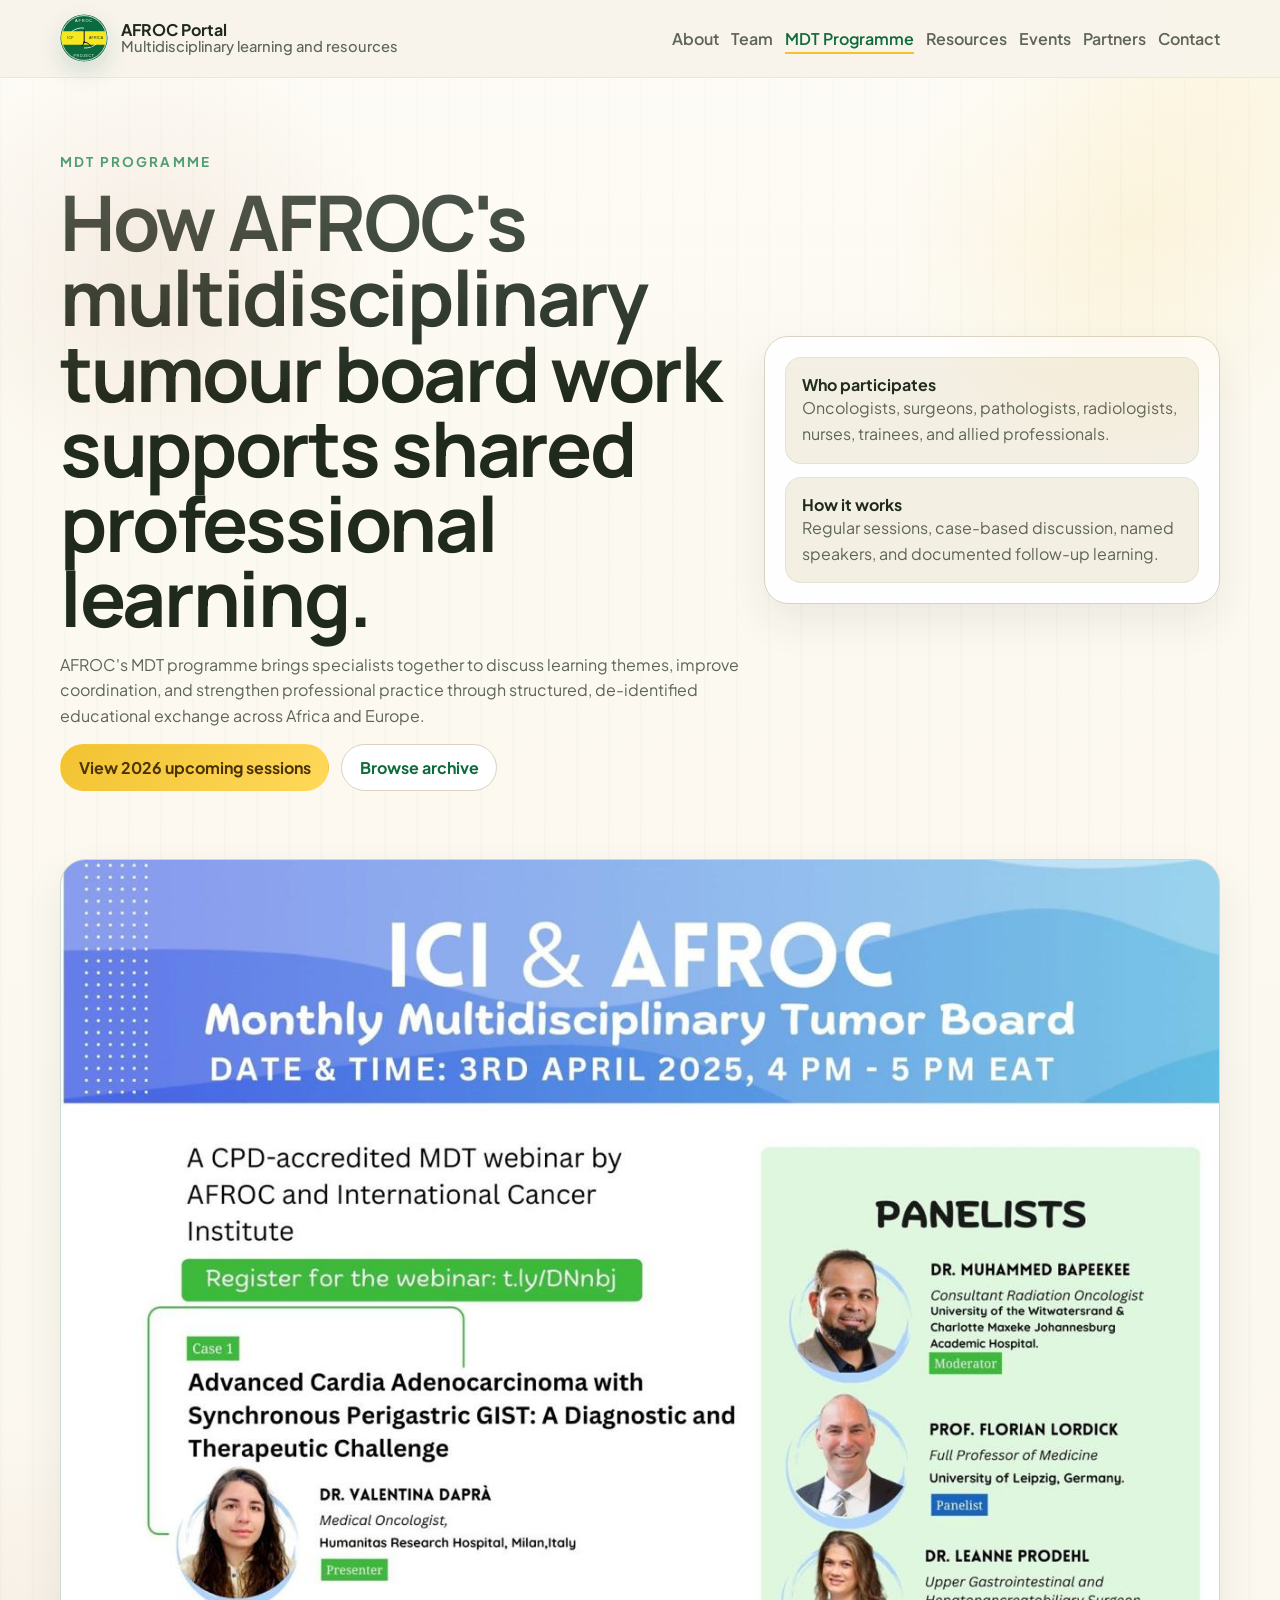
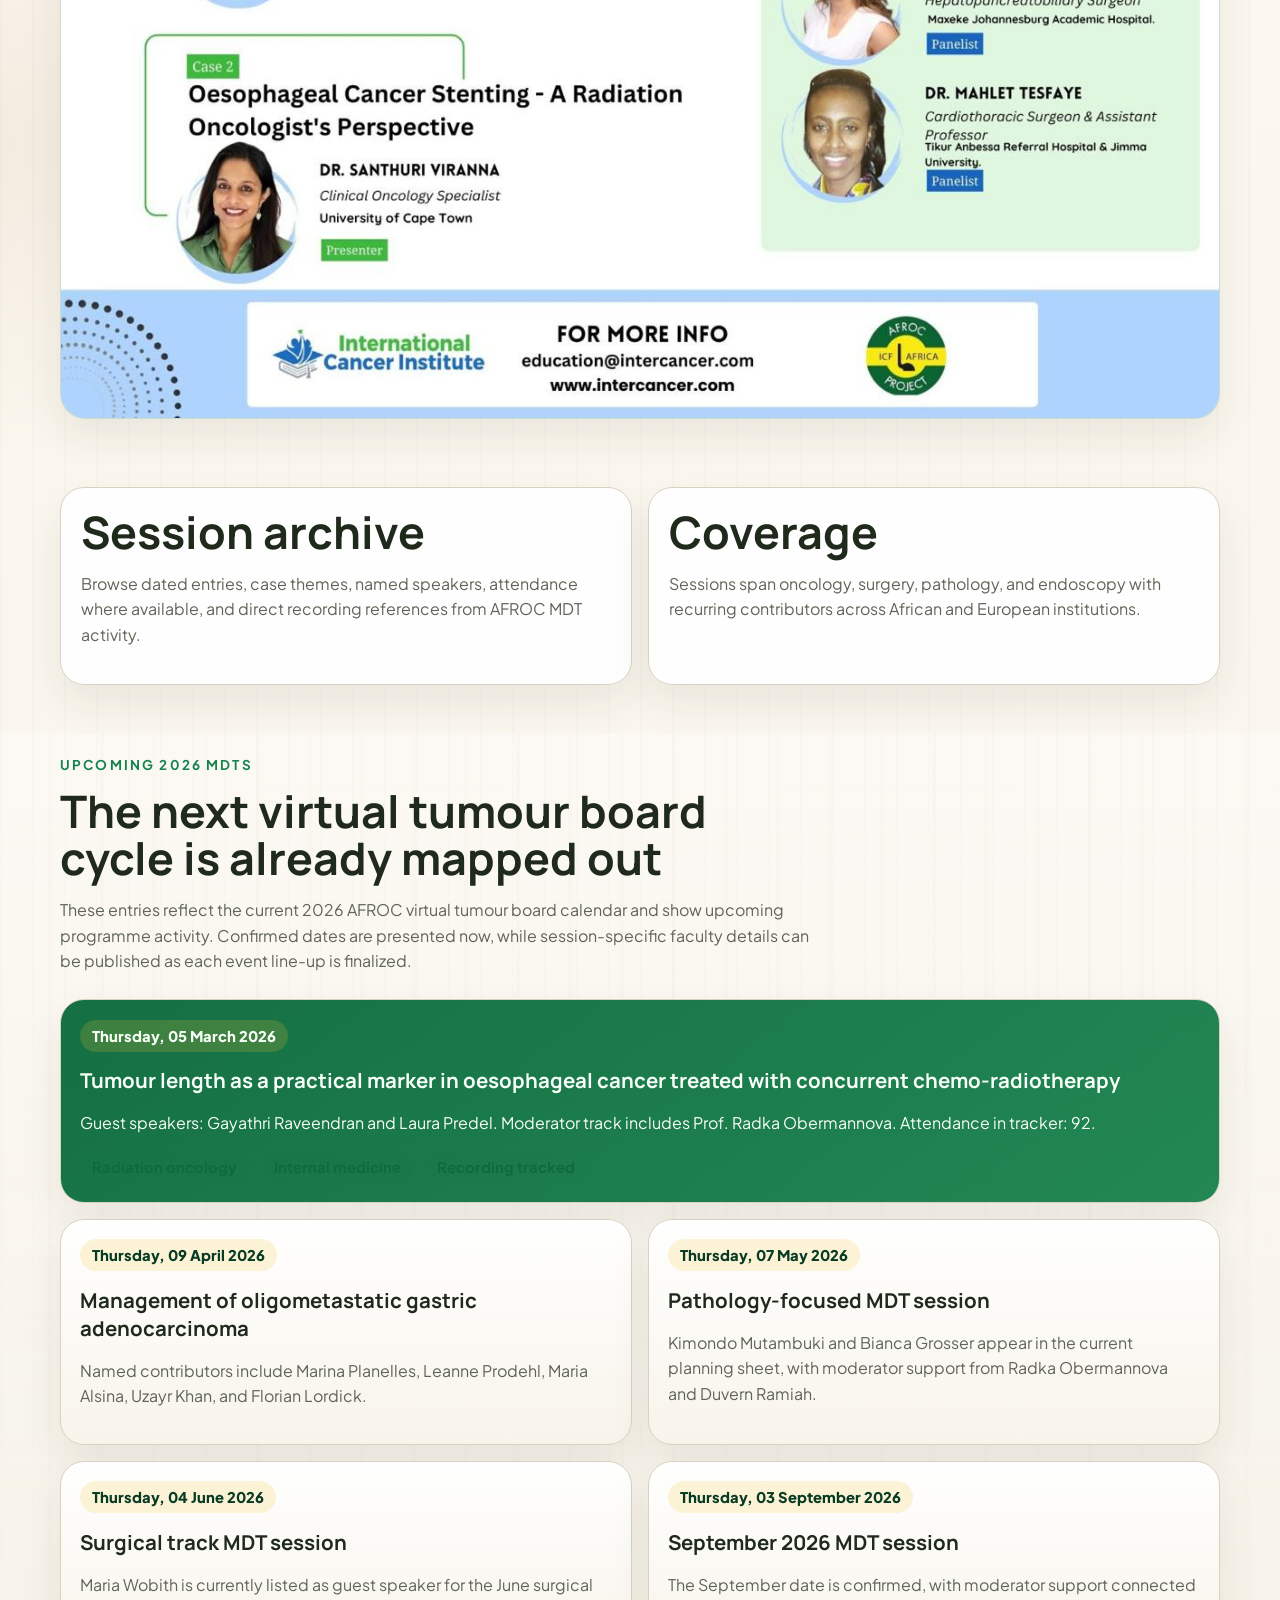
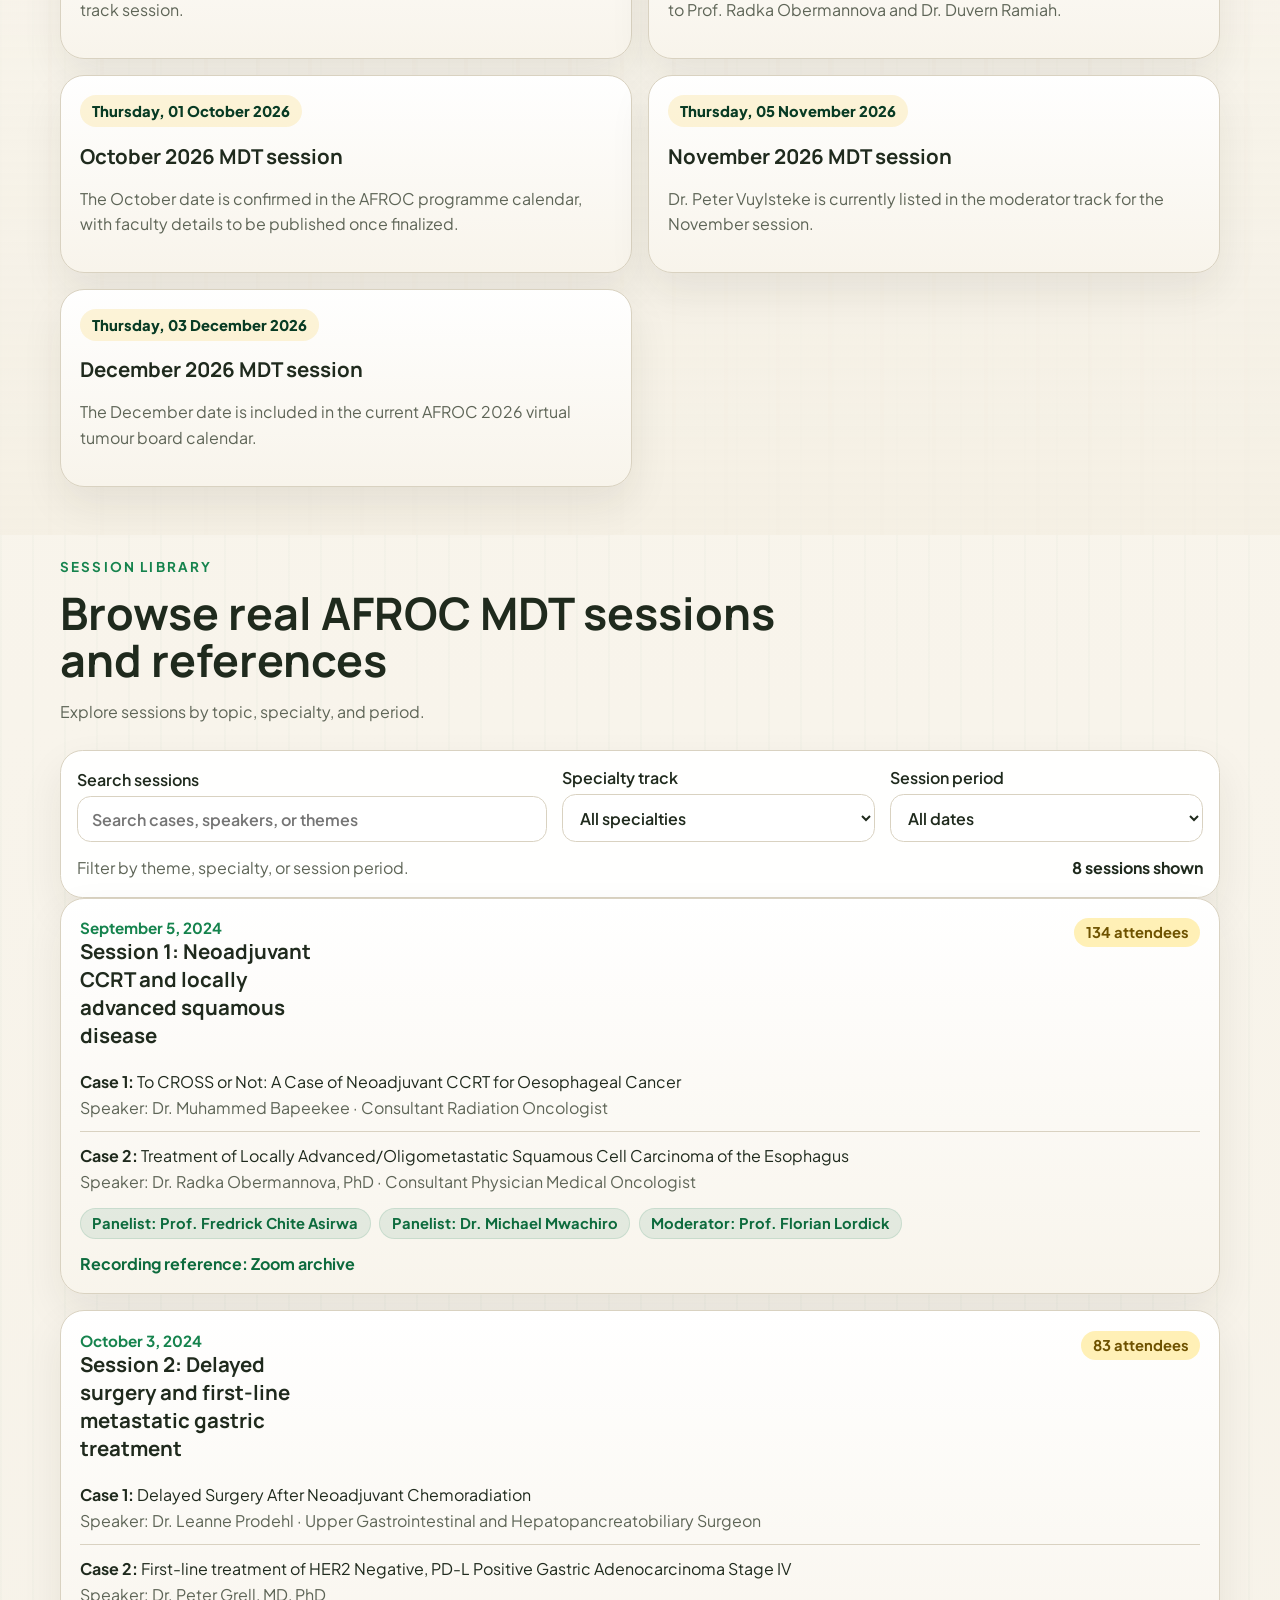
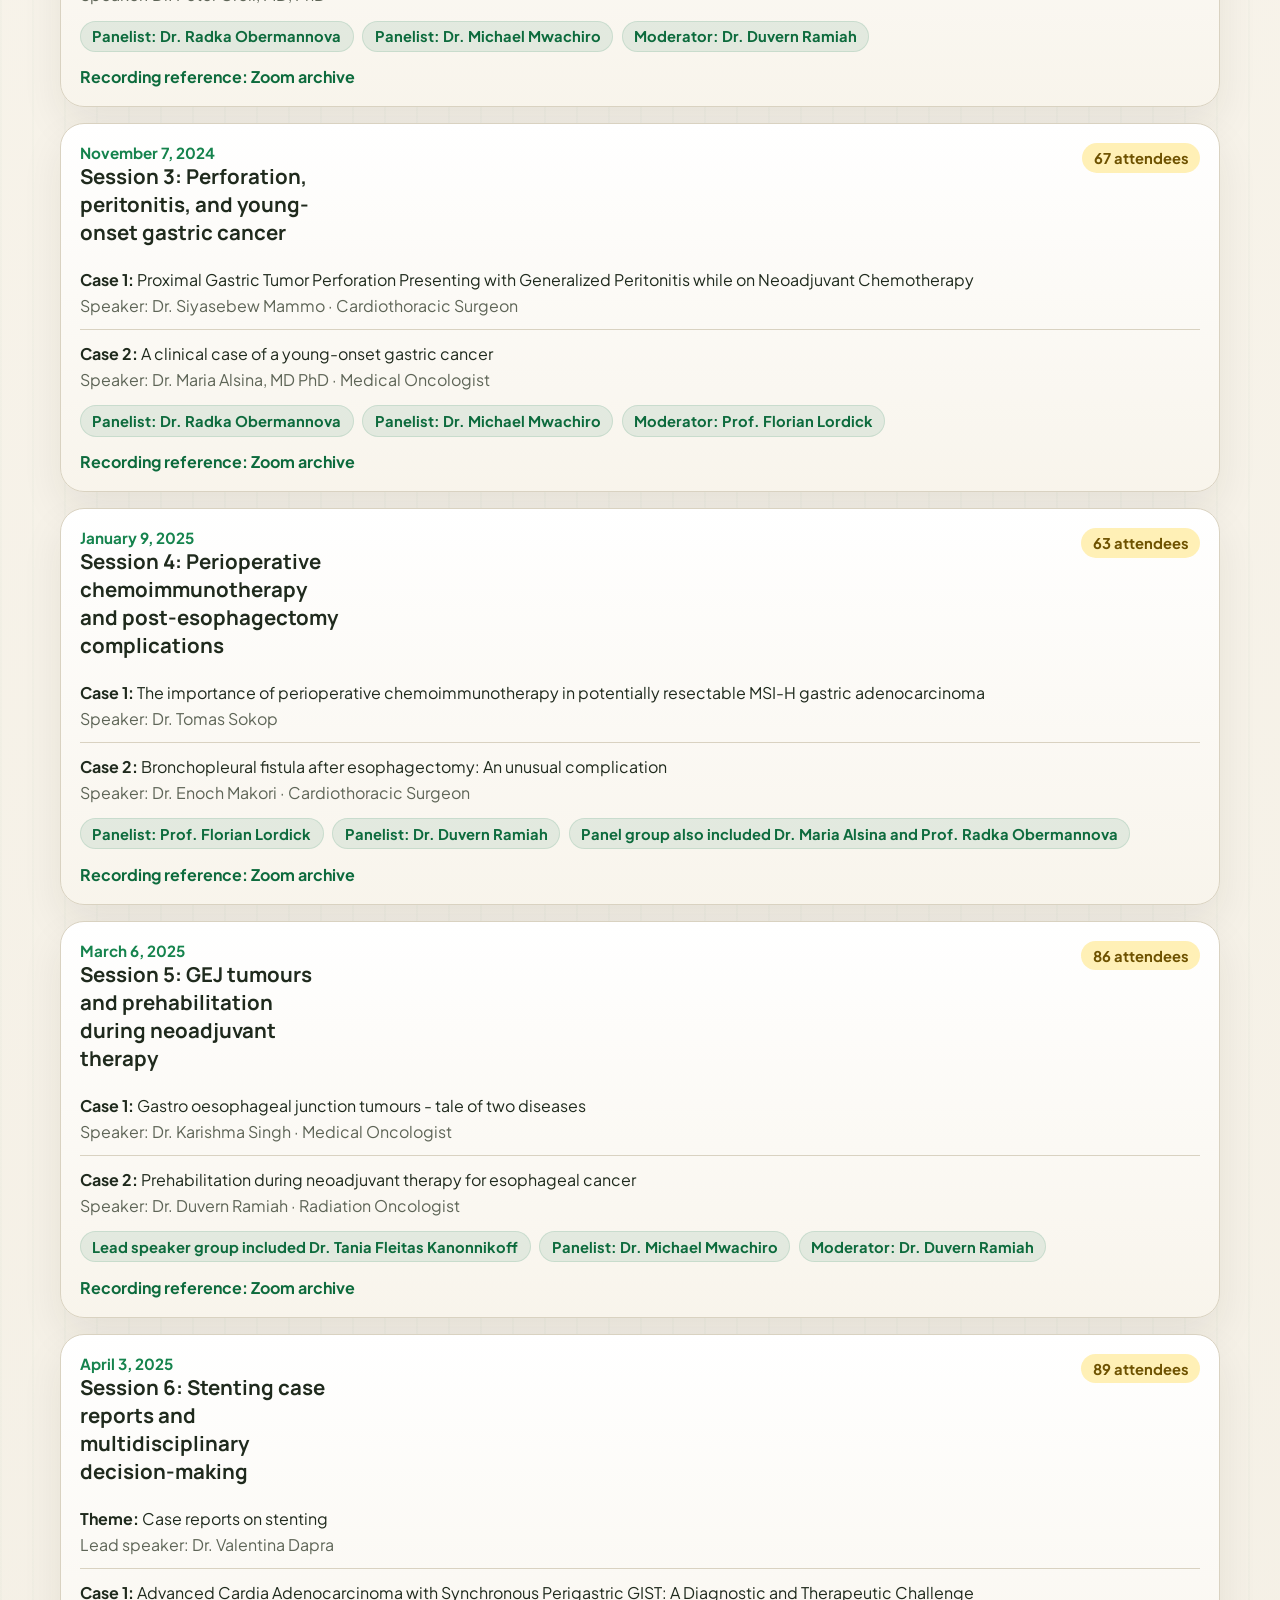
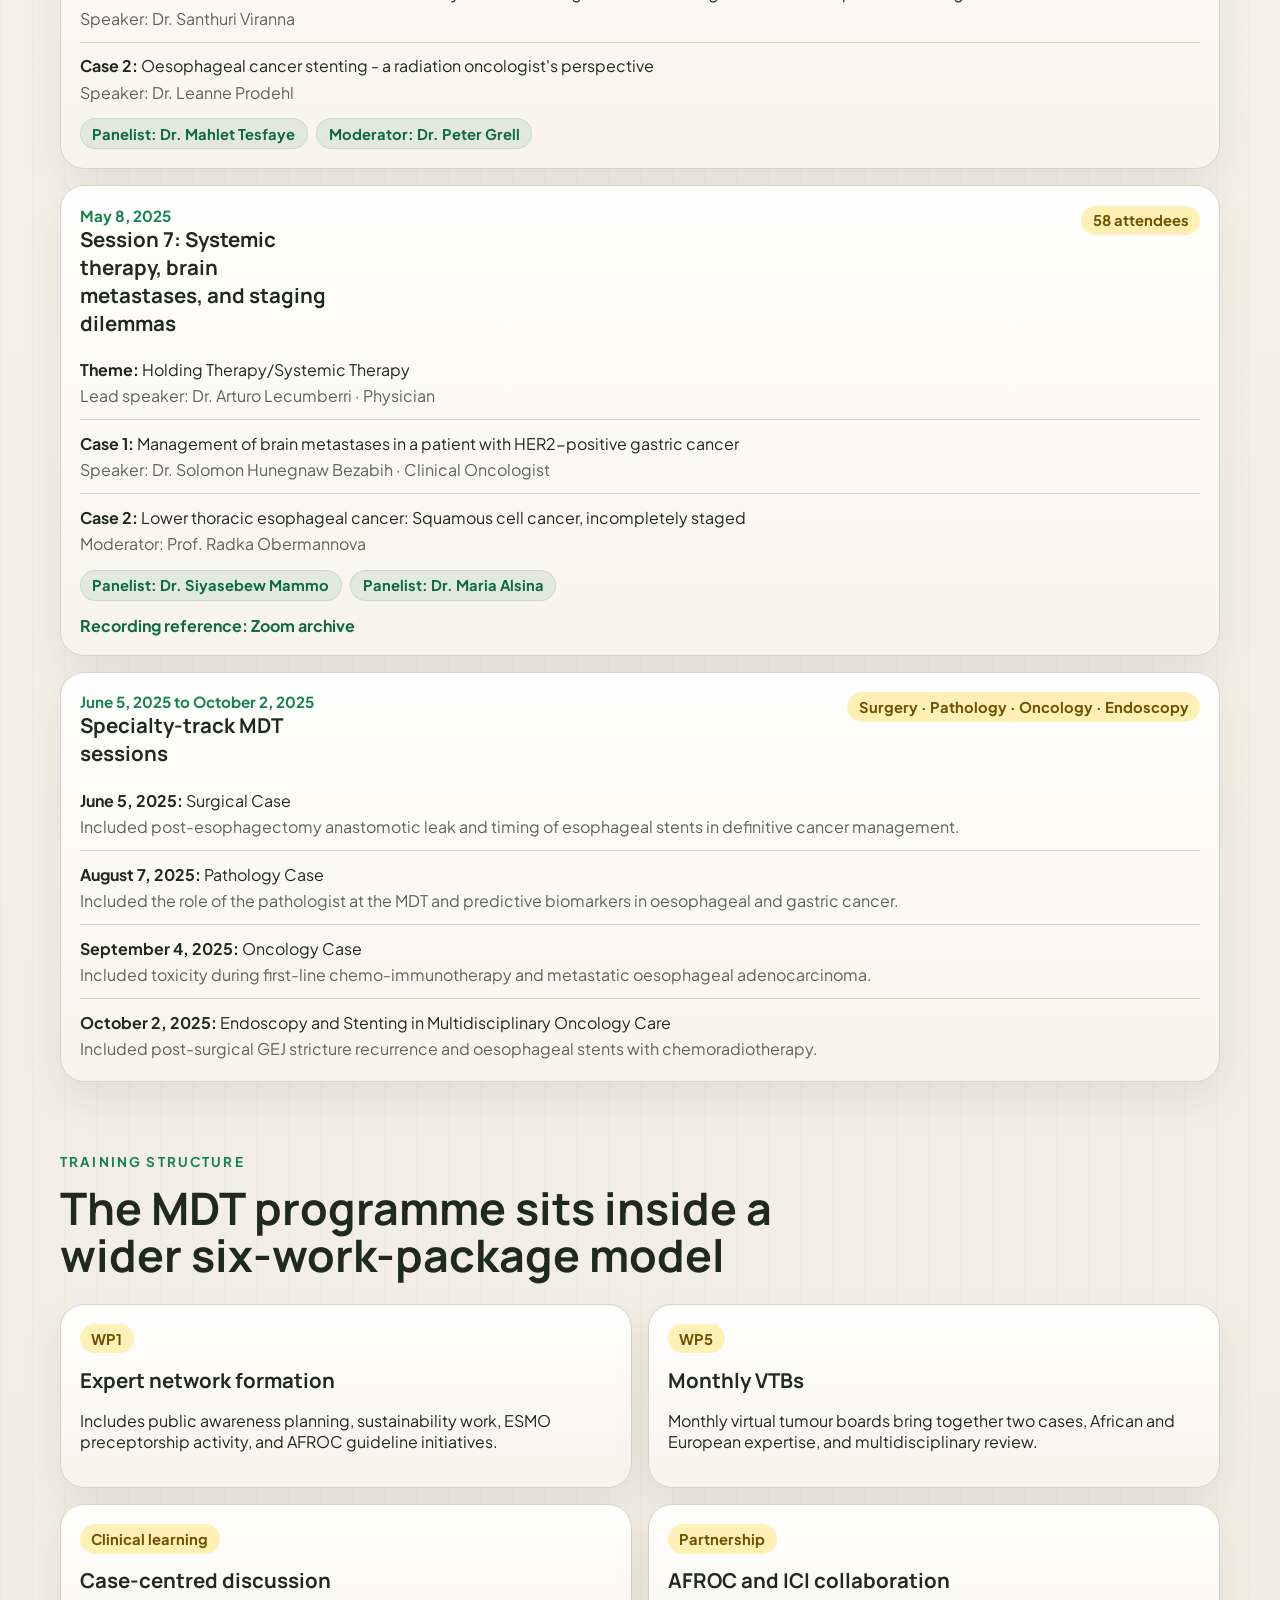
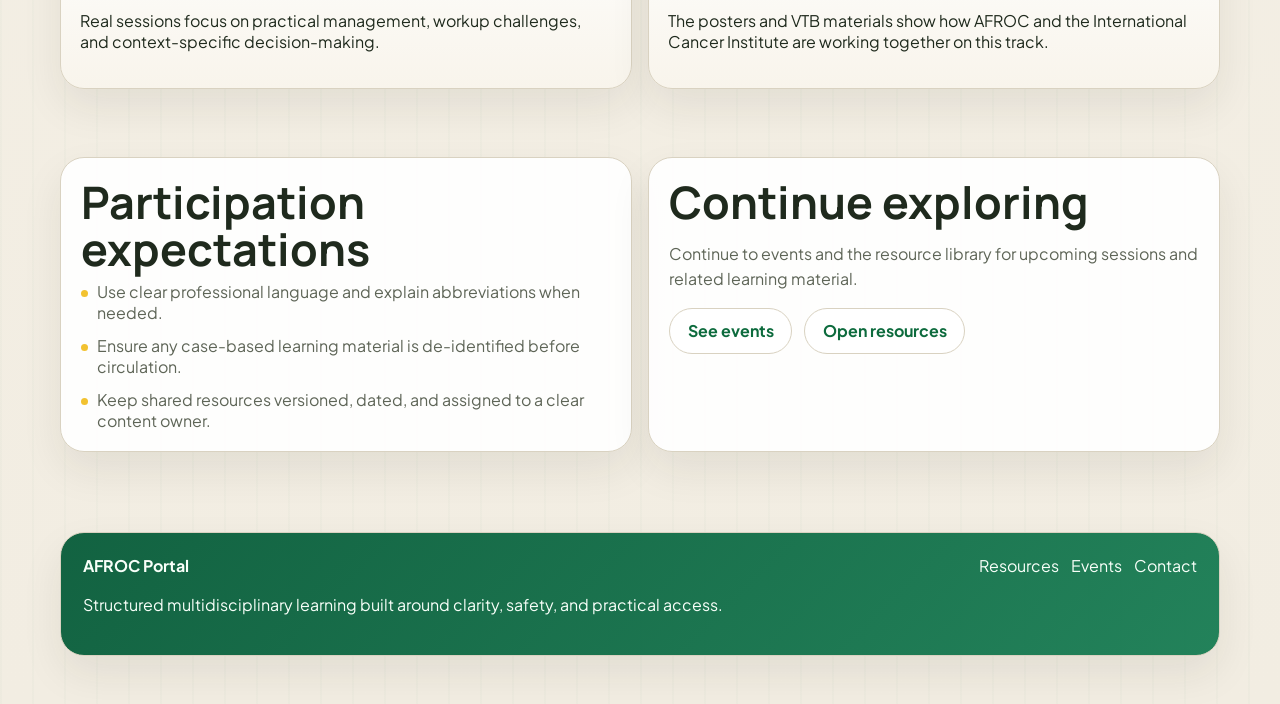
==== mdt-programme.html @ 023f6c46 "Build AFROC public site refresh" ====
<!DOCTYPE html>
<html lang="en">
  <head>
    <meta charset="UTF-8" />
    <meta name="viewport" content="width=device-width, initial-scale=1.0" />
    <title>AFROC MDT Programme</title>
    <link rel="preconnect" href="https://fonts.googleapis.com" />
    <link rel="preconnect" href="https://fonts.gstatic.com" crossorigin />
    <link
      href="https://fonts.googleapis.com/css2?family=Manrope:wght@400;600;700;800&family=Plus+Jakarta+Sans:wght@400;500;600;700&display=swap"
      rel="stylesheet"
    />
    <link rel="stylesheet" href="styles.css" />
  </head>
  <body>
    <header class="site-header">
      <nav class="nav container">
        <a class="brand" href="index.html">
          <img class="brand-logo" src="assets/afroc-logo.svg" alt="AFROC Project logo" />
          <span class="brand-copy"><strong>AFROC Portal</strong><span>Multidisciplinary learning and resources</span></span>
        </a>
        <button class="nav-toggle" type="button" aria-expanded="false" aria-controls="site-nav-links" data-nav-toggle>
          Menu
        </button>
        <div class="nav-links" id="site-nav-links" data-nav-links>
          <a href="index.html#about">About</a>
          <a href="index.html#team">Team</a>
          <a href="mdt-programme.html" aria-current="page">MDT Programme</a>
          <a href="index.html#resources">Resources</a>
          <a href="index.html#events">Events</a>
          <a href="index.html#partners">Partners</a>
          <a href="index.html#contact">Contact</a>
        </div>
      </nav>
    </header>

    <main>
      <section class="page-hero archive-hero">
        <div class="container hero-layout">
          <div>
            <p class="eyebrow">MDT Programme</p>
            <h1>How AFROC's multidisciplinary tumour board work supports shared professional learning.</h1>
            <p class="lede">
              AFROC's MDT programme brings specialists together to discuss learning themes, improve coordination,
              and strengthen professional practice through structured, de-identified educational exchange across Africa and Europe.
            </p>
            <div class="cta-row">
              <a class="btn btn-primary" href="#upcoming-2026">View 2026 upcoming sessions</a>
              <a class="btn btn-secondary" href="#archive-2024-2025">Browse archive</a>
            </div>
          </div>
          <aside class="hero-card">
            <div class="mini-stat">
              <strong>Who participates</strong>
              <span class="list-meta">Oncologists, surgeons, pathologists, radiologists, nurses, trainees, and allied professionals.</span>
            </div>
            <div class="mini-stat">
              <strong>How it works</strong>
              <span class="list-meta">Regular sessions, case-based discussion, named speakers, and documented follow-up learning.</span>
            </div>
          </aside>
        </div>
      </section>

      <section class="section">
        <div class="container">
          <article class="feature-photo">
            <img src="assets/afroc-vtb-april-2025.jpeg" alt="Poster for an AFROC and International Cancer Institute monthly multidisciplinary tumour board webinar." />
          </article>
        </div>
      </section>

      <section class="section">
        <div class="container info-grid">
          <article class="card">
            <h2>Session archive</h2>
            <p>
              Browse dated entries, case themes, named speakers, attendance where available, and direct recording references from AFROC MDT activity.
            </p>
          </article>
          <article class="card">
            <h2>Coverage</h2>
            <p>
              Sessions span oncology, surgery, pathology, and endoscopy with recurring contributors across African and European institutions.
            </p>
          </article>
        </div>
      </section>

      <section id="upcoming-2026" class="section section-alt">
        <div class="container">
          <div class="section-heading">
            <p class="eyebrow">Upcoming 2026 MDTs</p>
            <h2>The next virtual tumour board cycle is already mapped out</h2>
            <p class="section-copy">
              These entries reflect the current 2026 AFROC virtual tumour board calendar and show upcoming programme activity.
              Confirmed dates are presented now, while session-specific faculty details can be published as each event line-up is finalized.
            </p>
          </div>
          <div class="schedule-grid">
            <article class="schedule-card schedule-card-featured">
              <div class="schedule-date">Thursday, 05 March 2026</div>
              <h3>Tumour length as a practical marker in oesophageal cancer treated with concurrent chemo-radiotherapy</h3>
              <p class="list-meta">Guest speakers: Gayathri Raveendran and Laura Predel. Moderator track includes Prof. Radka Obermannova. Attendance in tracker: 92.</p>
              <div class="chip-row">
                <span class="chip">Radiation oncology</span>
                <span class="chip">Internal medicine</span>
                <span class="chip">Recording tracked</span>
              </div>
            </article>
            <article class="schedule-card">
              <div class="schedule-date">Thursday, 09 April 2026</div>
              <h3>Management of oligometastatic gastric adenocarcinoma</h3>
              <p class="list-meta">Named contributors include Marina Planelles, Leanne Prodehl, Maria Alsina, Uzayr Khan, and Florian Lordick.</p>
            </article>
            <article class="schedule-card">
              <div class="schedule-date">Thursday, 07 May 2026</div>
              <h3>Pathology-focused MDT session</h3>
              <p class="list-meta">Kimondo Mutambuki and Bianca Grosser appear in the current planning sheet, with moderator support from Radka Obermannova and Duvern Ramiah.</p>
            </article>
            <article class="schedule-card">
              <div class="schedule-date">Thursday, 04 June 2026</div>
              <h3>Surgical track MDT session</h3>
              <p class="list-meta">Maria Wobith is currently listed as guest speaker for the June surgical track session.</p>
            </article>
            <article class="schedule-card">
              <div class="schedule-date">Thursday, 03 September 2026</div>
              <h3>September 2026 MDT session</h3>
              <p class="list-meta">The September date is confirmed, with moderator support connected to Prof. Radka Obermannova and Dr. Duvern Ramiah.</p>
            </article>
            <article class="schedule-card">
              <div class="schedule-date">Thursday, 01 October 2026</div>
              <h3>October 2026 MDT session</h3>
              <p class="list-meta">The October date is confirmed in the AFROC programme calendar, with faculty details to be published once finalized.</p>
            </article>
            <article class="schedule-card">
              <div class="schedule-date">Thursday, 05 November 2026</div>
              <h3>November 2026 MDT session</h3>
              <p class="list-meta">Dr. Peter Vuylsteke is currently listed in the moderator track for the November session.</p>
            </article>
            <article class="schedule-card">
              <div class="schedule-date">Thursday, 03 December 2026</div>
              <h3>December 2026 MDT session</h3>
              <p class="list-meta">The December date is included in the current AFROC 2026 virtual tumour board calendar.</p>
            </article>
          </div>
        </div>
      </section>

      <section id="archive-2024-2025" class="section">
        <div class="container">
          <div class="section-heading">
            <p class="eyebrow">Session Library</p>
            <h2>Browse real AFROC MDT sessions and references</h2>
            <p class="section-copy">
              Explore sessions by topic, specialty, and period.
            </p>
          </div>

          <div class="filter-toolbar">
            <div class="filter-grid">
              <label>
                Search sessions
                <input type="search" placeholder="Search cases, speakers, or themes" data-session-search />
              </label>
              <label>
                Specialty track
                <select data-session-specialty>
                  <option value="">All specialties</option>
                  <option value="oncology">Oncology</option>
                  <option value="surgery">Surgery</option>
                  <option value="pathology">Pathology</option>
                  <option value="endoscopy">Endoscopy</option>
                  <option value="mixed">Mixed MDT</option>
                </select>
              </label>
              <label>
                Session period
                <select data-session-date>
                  <option value="">All dates</option>
                  <option value="2024">2024</option>
                  <option value="2025-q1">2025 Q1</option>
                  <option value="2025-q2">2025 Q2</option>
                  <option value="2025-q3-q4">2025 Q3-Q4</option>
                </select>
              </label>
            </div>
            <div class="filter-summary">
              <span class="list-meta">Filter by theme, specialty, or session period.</span>
              <strong data-session-count>8 sessions shown</strong>
            </div>
          </div>

          <div class="session-library">
            <article id="session-2024-09" class="session-card" data-session-card data-session-specialty="mixed" data-session-date="2024" data-session-title="neoadjuvant ccrt locally advanced squamous disease" data-session-topics="to cross or not oligometastatic squamous cell carcinoma esophagus" data-session-people="muhammed bapeekee radka obermannova fredrick chite asirwa michael mwachiro florian lordick">
              <div class="session-head">
                <div>
                  <div class="session-date">September 5, 2024</div>
                  <h3>Session 1: Neoadjuvant CCRT and locally advanced squamous disease</h3>
                </div>
                <span class="tag">134 attendees</span>
              </div>
              <ul class="session-list">
                <li>
                  <strong>Case 1:</strong> To CROSS or Not: A Case of Neoadjuvant CCRT for Oesophageal Cancer
                  <div class="list-meta">Speaker: Dr. Muhammed Bapeekee · Consultant Radiation Oncologist</div>
                </li>
                <li>
                  <strong>Case 2:</strong> Treatment of Locally Advanced/Oligometastatic Squamous Cell Carcinoma of the Esophagus
                  <div class="list-meta">Speaker: Dr. Radka Obermannova, PhD · Consultant Physician Medical Oncologist</div>
                </li>
              </ul>
              <div class="session-meta">
                <span class="chip">Panelist: Prof. Fredrick Chite Asirwa</span>
                <span class="chip">Panelist: Dr. Michael Mwachiro</span>
                <span class="chip">Moderator: Prof. Florian Lordick</span>
              </div>
              <a class="session-link" href="https://us02web.zoom.us/rec/share/rToQgUSret7TtdX37TgpMy49kGogxAZxxmQU05Z65o3X4kzH6-dH2wFkGwe7eZkh.vivxswTcYtxg--6u" target="_blank" rel="noopener noreferrer">Recording reference: Zoom archive</a>
            </article>

            <article id="session-2024-10" class="session-card" data-session-card data-session-specialty="mixed" data-session-date="2024" data-session-title="delayed surgery first-line metastatic gastric treatment" data-session-topics="delayed surgery neoadjuvant chemoradiation her2 negative pdl positive gastric adenocarcinoma" data-session-people="leanne prodehl peter grell radka obermannova michael mwachiro duvern ramiah">
              <div class="session-head">
                <div>
                  <div class="session-date">October 3, 2024</div>
                  <h3>Session 2: Delayed surgery and first-line metastatic gastric treatment</h3>
                </div>
                <span class="tag">83 attendees</span>
              </div>
              <ul class="session-list">
                <li>
                  <strong>Case 1:</strong> Delayed Surgery After Neoadjuvant Chemoradiation
                  <div class="list-meta">Speaker: Dr. Leanne Prodehl · Upper Gastrointestinal and Hepatopancreatobiliary Surgeon</div>
                </li>
                <li>
                  <strong>Case 2:</strong> First-line treatment of HER2 Negative, PD-L Positive Gastric Adenocarcinoma Stage IV
                  <div class="list-meta">Speaker: Dr. Peter Grell, MD, PhD</div>
                </li>
              </ul>
              <div class="session-meta">
                <span class="chip">Panelist: Dr. Radka Obermannova</span>
                <span class="chip">Panelist: Dr. Michael Mwachiro</span>
                <span class="chip">Moderator: Dr. Duvern Ramiah</span>
              </div>
              <a class="session-link" href="https://us02web.zoom.us/rec/share/mcLPKobylffyUM56Z62dYHK-g2hIBhOVSep7k-4_3ryHq35A1uXbfyrfeQ_twv-o.flLTR-92O19w_oul" target="_blank" rel="noopener noreferrer">Recording reference: Zoom archive</a>
            </article>

            <article id="session-2024-11" class="session-card" data-session-card data-session-specialty="mixed" data-session-date="2024" data-session-title="perforation peritonitis young-onset gastric cancer" data-session-topics="proximal gastric tumor perforation generalized peritonitis young-onset gastric cancer" data-session-people="siyasebew mammo maria alsina radka obermannova michael mwachiro florian lordick">
              <div class="session-head">
                <div>
                  <div class="session-date">November 7, 2024</div>
                  <h3>Session 3: Perforation, peritonitis, and young-onset gastric cancer</h3>
                </div>
                <span class="tag">67 attendees</span>
              </div>
              <ul class="session-list">
                <li>
                  <strong>Case 1:</strong> Proximal Gastric Tumor Perforation Presenting with Generalized Peritonitis while on Neoadjuvant Chemotherapy
                  <div class="list-meta">Speaker: Dr. Siyasebew Mammo · Cardiothoracic Surgeon</div>
                </li>
                <li>
                  <strong>Case 2:</strong> A clinical case of a young-onset gastric cancer
                  <div class="list-meta">Speaker: Dr. Maria Alsina, MD PhD · Medical Oncologist</div>
                </li>
              </ul>
              <div class="session-meta">
                <span class="chip">Panelist: Dr. Radka Obermannova</span>
                <span class="chip">Panelist: Dr. Michael Mwachiro</span>
                <span class="chip">Moderator: Prof. Florian Lordick</span>
              </div>
              <a class="session-link" href="https://us02web.zoom.us/rec/share/kHbFpRUYglxGCLquRS3380GARjKSfwQJv5dzzX2cKR2DDhnHRAsfmB6HrqhvL1Qo.bbC9som7GKIOovRQ" target="_blank" rel="noopener noreferrer">Recording reference: Zoom archive</a>
            </article>

            <article id="session-2025-01" class="session-card" data-session-card data-session-specialty="oncology" data-session-date="2025-q1" data-session-title="perioperative chemoimmunotherapy post-esophagectomy complications" data-session-topics="msi-h gastric adenocarcinoma bronchopleural fistula esophagectomy" data-session-people="tomas sokop enoch makori florian lordick duvern ramiah maria alsina radka obermannova">
              <div class="session-head">
                <div>
                  <div class="session-date">January 9, 2025</div>
                  <h3>Session 4: Perioperative chemoimmunotherapy and post-esophagectomy complications</h3>
                </div>
                <span class="tag">63 attendees</span>
              </div>
              <ul class="session-list">
                <li>
                  <strong>Case 1:</strong> The importance of perioperative chemoimmunotherapy in potentially resectable MSI-H gastric adenocarcinoma
                  <div class="list-meta">Speaker: Dr. Tomas Sokop</div>
                </li>
                <li>
                  <strong>Case 2:</strong> Bronchopleural fistula after esophagectomy: An unusual complication
                  <div class="list-meta">Speaker: Dr. Enoch Makori · Cardiothoracic Surgeon</div>
                </li>
              </ul>
              <div class="session-meta">
                <span class="chip">Panelist: Prof. Florian Lordick</span>
                <span class="chip">Panelist: Dr. Duvern Ramiah</span>
                <span class="chip">Panel group also included Dr. Maria Alsina and Prof. Radka Obermannova</span>
              </div>
              <a class="session-link" href="https://us02web.zoom.us/rec/share/RfX8jOKFz5oN1S-D2yLitYI_y4J-LLOJ8s-s896qBifNSZMRlYpHtYwZsELnr8YM.6HfGyMJzCfD701Sd?startTime=1736427815000" target="_blank" rel="noopener noreferrer">Recording reference: Zoom archive</a>
            </article>

            <article id="session-2025-03" class="session-card" data-session-card data-session-specialty="mixed" data-session-date="2025-q1" data-session-title="gej tumours prehabilitation neoadjuvant therapy" data-session-topics="gastro oesophageal junction tumours prehabilitation neoadjuvant therapy esophageal cancer" data-session-people="tania fleitas kanonnikoff karishma singh duvern ramiah michael mwachiro">
              <div class="session-head">
                <div>
                  <div class="session-date">March 6, 2025</div>
                  <h3>Session 5: GEJ tumours and prehabilitation during neoadjuvant therapy</h3>
                </div>
                <span class="tag">86 attendees</span>
              </div>
              <ul class="session-list">
                <li>
                  <strong>Case 1:</strong> Gastro oesophageal junction tumours - tale of two diseases
                  <div class="list-meta">Speaker: Dr. Karishma Singh · Medical Oncologist</div>
                </li>
                <li>
                  <strong>Case 2:</strong> Prehabilitation during neoadjuvant therapy for esophageal cancer
                  <div class="list-meta">Speaker: Dr. Duvern Ramiah · Radiation Oncologist</div>
                </li>
              </ul>
              <div class="session-meta">
                <span class="chip">Lead speaker group included Dr. Tania Fleitas Kanonnikoff</span>
                <span class="chip">Panelist: Dr. Michael Mwachiro</span>
                <span class="chip">Moderator: Dr. Duvern Ramiah</span>
              </div>
              <a class="session-link" href="https://us02web.zoom.us/rec/share/zDS-aN2cSGg28XgKWMrnXobz5g3pAa4Zb-q0VsosAuInkqRGwEv4GVee2ZGdi4Zv.TB6Qs1xFkTzCc9pY" target="_blank" rel="noopener noreferrer">Recording reference: Zoom archive</a>
            </article>

            <article class="session-card" data-session-card data-session-specialty="endoscopy" data-session-date="2025-q2" data-session-title="stenting case reports multidisciplinary decision-making" data-session-topics="advanced cardia adenocarcinoma perigastric gist oesophageal cancer stenting radiation oncology" data-session-people="valentina dapra santhuri viranna leanne prodehl mahlet tesfaye peter grell">
              <div class="session-head">
                <div>
                  <div class="session-date">April 3, 2025</div>
                  <h3>Session 6: Stenting case reports and multidisciplinary decision-making</h3>
                </div>
                <span class="tag">89 attendees</span>
              </div>
              <ul class="session-list">
                <li>
                  <strong>Theme:</strong> Case reports on stenting
                  <div class="list-meta">Lead speaker: Dr. Valentina Dapra</div>
                </li>
                <li>
                  <strong>Case 1:</strong> Advanced Cardia Adenocarcinoma with Synchronous Perigastric GIST: A Diagnostic and Therapeutic Challenge
                  <div class="list-meta">Speaker: Dr. Santhuri Viranna</div>
                </li>
                <li>
                  <strong>Case 2:</strong> Oesophageal cancer stenting - a radiation oncologist's perspective
                  <div class="list-meta">Speaker: Dr. Leanne Prodehl</div>
                </li>
              </ul>
              <div class="session-meta">
                <span class="chip">Panelist: Dr. Mahlet Tesfaye</span>
                <span class="chip">Moderator: Dr. Peter Grell</span>
              </div>
            </article>

            <article class="session-card" data-session-card data-session-specialty="oncology" data-session-date="2025-q2" data-session-title="systemic therapy brain metastases staging dilemmas" data-session-topics="holding therapy systemic therapy brain metastases her2-positive gastric cancer lower thoracic esophageal cancer staging" data-session-people="arturo lecumberri solomon hunegnaw bezabih siyasebew mammo maria alsina radka obermannova">
              <div class="session-head">
                <div>
                  <div class="session-date">May 8, 2025</div>
                  <h3>Session 7: Systemic therapy, brain metastases, and staging dilemmas</h3>
                </div>
                <span class="tag">58 attendees</span>
              </div>
              <ul class="session-list">
                <li>
                  <strong>Theme:</strong> Holding Therapy/Systemic Therapy
                  <div class="list-meta">Lead speaker: Dr. Arturo Lecumberri · Physician</div>
                </li>
                <li>
                  <strong>Case 1:</strong> Management of brain metastases in a patient with HER2-positive gastric cancer
                  <div class="list-meta">Speaker: Dr. Solomon Hunegnaw Bezabih · Clinical Oncologist</div>
                </li>
                <li>
                  <strong>Case 2:</strong> Lower thoracic esophageal cancer: Squamous cell cancer, incompletely staged
                  <div class="list-meta">Moderator: Prof. Radka Obermannova</div>
                </li>
              </ul>
              <div class="session-meta">
                <span class="chip">Panelist: Dr. Siyasebew Mammo</span>
                <span class="chip">Panelist: Dr. Maria Alsina</span>
              </div>
              <a class="session-link" href="https://us02web.zoom.us/rec/share/_IGYR2q6QeQyQ_5beJrPVfYd_TfNwjg9qEKq5igTIqf9vhcopXatcbzEFJAOKL0G.snoDblW9txdGgQFu" target="_blank" rel="noopener noreferrer">Recording reference: Zoom archive</a>
            </article>

            <article class="session-card" data-session-card data-session-specialty="mixed" data-session-date="2025-q3-q4" data-session-title="specialty track mdt sessions surgery pathology oncology endoscopy" data-session-topics="post-esophagectomy leak predictive biomarkers toxicity chemo-immunotherapy endoscopy stenting multidisciplinary oncology care" data-session-people="florence renaud kirstin fearnhead deo ruhangaza kimondo mutambuki kibet keitany kibor">
              <div class="session-head">
                <div>
                  <div class="session-date">June 5, 2025 to October 2, 2025</div>
                  <h3>Specialty-track MDT sessions</h3>
                </div>
                <span class="tag">Surgery · Pathology · Oncology · Endoscopy</span>
              </div>
              <ul class="session-list">
                <li>
                  <strong>June 5, 2025:</strong> Surgical Case
                  <div class="list-meta">Included post-esophagectomy anastomotic leak and timing of esophageal stents in definitive cancer management.</div>
                </li>
                <li>
                  <strong>August 7, 2025:</strong> Pathology Case
                  <div class="list-meta">Included the role of the pathologist at the MDT and predictive biomarkers in oesophageal and gastric cancer.</div>
                </li>
                <li>
                  <strong>September 4, 2025:</strong> Oncology Case
                  <div class="list-meta">Included toxicity during first-line chemo-immunotherapy and metastatic oesophageal adenocarcinoma.</div>
                </li>
                <li>
                  <strong>October 2, 2025:</strong> Endoscopy and Stenting in Multidisciplinary Oncology Care
                  <div class="list-meta">Included post-surgical GEJ stricture recurrence and oesophageal stents with chemoradiotherapy.</div>
                </li>
              </ul>
            </article>
          </div>
        </div>
      </section>

      <section class="section">
        <div class="container">
          <div class="section-heading">
            <p class="eyebrow">Training Structure</p>
            <h2>The MDT programme sits inside a wider six-work-package model</h2>
          </div>
          <div class="work-package-grid">
            <article class="work-package-card">
              <span class="tag">WP1</span>
              <h3>Expert network formation</h3>
              <p>Includes public awareness planning, sustainability work, ESMO preceptorship activity, and AFROC guideline initiatives.</p>
            </article>
            <article class="work-package-card">
              <span class="tag">WP5</span>
              <h3>Monthly VTBs</h3>
              <p>Monthly virtual tumour boards bring together two cases, African and European expertise, and multidisciplinary review.</p>
            </article>
            <article class="work-package-card">
              <span class="tag">Clinical learning</span>
              <h3>Case-centred discussion</h3>
              <p>Real sessions focus on practical management, workup challenges, and context-specific decision-making.</p>
            </article>
            <article class="work-package-card">
              <span class="tag">Partnership</span>
              <h3>AFROC and ICI collaboration</h3>
              <p>The posters and VTB materials show how AFROC and the International Cancer Institute are working together on this track.</p>
            </article>
          </div>
        </div>
      </section>

      <section class="section">
        <div class="container grid two-col">
          <article class="card">
            <h2>Participation expectations</h2>
            <ul class="check-list">
              <li>Use clear professional language and explain abbreviations when needed.</li>
              <li>Ensure any case-based learning material is de-identified before circulation.</li>
              <li>Keep shared resources versioned, dated, and assigned to a clear content owner.</li>
            </ul>
          </article>
          <article class="card">
            <h2>Continue exploring</h2>
            <p>
              Continue to events and the resource library for upcoming sessions and related learning material.
            </p>
            <div class="cta-row">
              <a class="btn btn-secondary" href="index.html#events">See events</a>
              <a class="btn btn-secondary" href="index.html#resources">Open resources</a>
            </div>
          </article>
        </div>
      </section>
    </main>

    <footer class="footer">
      <div class="container footer-shell">
        <div>
          <strong>AFROC Portal</strong>
          <p>Structured multidisciplinary learning built around clarity, safety, and practical access.</p>
        </div>
        <div class="footer-links">
          <a href="index.html#resources">Resources</a>
          <a href="index.html#events">Events</a>
          <a href="index.html#contact">Contact</a>
        </div>
      </div>
    </footer>
    <script src="script.js"></script>
  </body>
</html>
---- styles.css ----
:root {
  --bg: #f8f4eb;
  --surface: #ffffff;
  --surface-alt: #f4efe3;
  --text: #1f2a1d;
  --muted: #5e6557;
  --border: #d9d2c1;
  --brand: #0d6b3d;
  --brand-strong: #15834d;
  --brand-deep: #083b24;
  --accent: #f2c230;
  --accent-strong: #d5961d;
  --accent-soft: #fff0b6;
  --earth: #a65a2a;
  --earth-soft: #ead2ba;
  --charcoal: #20241e;
  --shadow: 0 18px 42px rgba(32, 36, 30, 0.08);
  --hero-wash: linear-gradient(135deg, rgba(9, 86, 50, 0.95), rgba(18, 127, 72, 0.9));
}

* {
  box-sizing: border-box;
}

html {
  scroll-behavior: smooth;
}

body {
  margin: 0;
  font-family: "Plus Jakarta Sans", sans-serif;
  color: var(--text);
  background:
    radial-gradient(circle at top right, rgba(242, 194, 48, 0.16), transparent 18rem),
    radial-gradient(circle at left 20%, rgba(166, 90, 42, 0.08), transparent 20rem),
    repeating-linear-gradient(
      90deg,
      rgba(13, 107, 61, 0.018) 0,
      rgba(13, 107, 61, 0.018) 2px,
      transparent 2px,
      transparent 32px
    ),
    linear-gradient(180deg, #fdfaf2 0%, var(--bg) 45%, #f2ede2 100%);
}

a {
  color: inherit;
  text-decoration: none;
}

img {
  display: block;
  max-width: 100%;
}

.container {
  width: min(1160px, calc(100vw - 2rem));
  margin: 0 auto;
}

.site-header {
  position: sticky;
  top: 0;
  z-index: 10;
  background: rgba(248, 244, 235, 0.94);
  backdrop-filter: blur(12px);
  border-bottom: 1px solid rgba(13, 107, 61, 0.08);
}

.nav {
  display: flex;
  justify-content: space-between;
  align-items: center;
  gap: 1rem;
  padding: 0.9rem 0;
}

.nav-toggle {
  display: none;
  min-height: 2.7rem;
  padding: 0.55rem 0.9rem;
  border: 1px solid var(--border);
  border-radius: 999px;
  background: var(--surface);
  color: var(--brand);
  font: inherit;
  font-weight: 700;
}

.brand {
  display: inline-flex;
  align-items: center;
  gap: 0.8rem;
  font-weight: 700;
}

.brand-mark,
.brand-logo {
  width: 3rem;
  height: 3rem;
  flex: 0 0 3rem;
}

.brand-logo {
  display: block;
  border-radius: 50%;
  box-shadow: 0 10px 24px rgba(11, 94, 60, 0.16);
}

.brand-copy strong,
.brand-copy span {
  display: block;
  line-height: 1.05;
}

.brand-copy span {
  color: var(--muted);
  font-size: 0.92rem;
  font-weight: 500;
}

.nav-links,
.nav-actions,
.cta-row,
.chip-row,
.footer-links {
  display: flex;
  flex-wrap: wrap;
  gap: 0.75rem;
}

.nav-links a,
.nav-actions a {
  color: var(--muted);
  font-weight: 600;
}

.nav-links a[aria-current="page"] {
  color: var(--brand);
}

.nav-links a.is-active {
  color: var(--brand);
}

.nav-links a:hover,
.nav-actions a:hover,
.nav-links a:focus-visible,
.nav-actions a:focus-visible {
  color: var(--brand);
}

.nav-links a {
  position: relative;
}

.nav-links a::after {
  content: "";
  position: absolute;
  left: 0;
  right: 0;
  bottom: -0.3rem;
  height: 2px;
  background: var(--accent);
  transform: scaleX(0);
  transform-origin: center;
  transition: transform 140ms ease;
}

.nav-links a:hover::after,
.nav-links a:focus-visible::after,
.nav-links a[aria-current="page"]::after,
.nav-links a.is-active::after {
  transform: scaleX(1);
}

.home-hero,
.page-hero {
  padding: 4.5rem 0 3rem;
}

.home-hero {
  position: relative;
  overflow: hidden;
}

.home-hero::before {
  content: "";
  position: absolute;
  top: 2rem;
  right: -7rem;
  width: 24rem;
  height: 24rem;
  border-radius: 50%;
  background: radial-gradient(circle, rgba(242, 194, 48, 0.24), transparent 64%);
  pointer-events: none;
}

.home-hero::after {
  content: "";
  position: absolute;
  inset: auto 0 0 0;
  height: 1.25rem;
  background:
    linear-gradient(90deg, var(--brand) 0 20%, var(--accent) 20% 40%, var(--earth) 40% 60%, var(--brand-strong) 60% 80%, var(--charcoal) 80% 100%);
  opacity: 0.95;
}

.hero-pattern {
  position: absolute;
  pointer-events: none;
  opacity: 0.2;
}

.hero-pattern::before {
  content: "";
  display: block;
  width: 100%;
  height: 100%;
  background:
    repeating-linear-gradient(
      135deg,
      rgba(255, 255, 255, 0.6) 0,
      rgba(255, 255, 255, 0.6) 10px,
      transparent 10px,
      transparent 22px
    ),
    repeating-linear-gradient(
      45deg,
      rgba(242, 194, 48, 0.5) 0,
      rgba(242, 194, 48, 0.5) 8px,
      transparent 8px,
      transparent 20px
    );
}

.hero-pattern-left {
  left: -3rem;
  bottom: 2rem;
  width: 12rem;
  height: 12rem;
}

.hero-pattern-right {
  right: 8%;
  top: 3rem;
  width: 10rem;
  height: 10rem;
}

.hero-layout {
  display: grid;
  grid-template-columns: minmax(0, 1.2fr) minmax(280px, 0.8fr);
  gap: 1.25rem;
  align-items: center;
}

.eyebrow {
  display: inline-flex;
  align-items: center;
  gap: 0.4rem;
  margin: 0 0 0.9rem;
  color: var(--brand-strong);
  font-size: 0.84rem;
  text-transform: uppercase;
  letter-spacing: 0.16em;
  font-weight: 700;
}

h1,
h2,
h3 {
  margin-top: 0;
  font-family: "Manrope", sans-serif;
}

h1 {
  font-size: clamp(2.6rem, 6vw, 4.9rem);
  line-height: 0.98;
  letter-spacing: -0.03em;
  margin-bottom: 1rem;
  max-width: 13ch;
}

h2 {
  font-size: clamp(1.8rem, 4vw, 2.8rem);
  line-height: 1.05;
  margin-bottom: 0.6rem;
}

h3 {
  font-size: 1.28rem;
  margin-bottom: 0.5rem;
}

.lede,
.section-copy,
.card p,
.footer p,
.list-meta {
  color: var(--muted);
  line-height: 1.6;
}

.btn {
  display: inline-flex;
  align-items: center;
  justify-content: center;
  min-height: 2.9rem;
  padding: 0.7rem 1.1rem;
  border-radius: 999px;
  border: 1px solid transparent;
  font-weight: 700;
  transition: transform 140ms ease, box-shadow 140ms ease;
}

.btn:hover,
.btn:focus-visible {
  transform: translateY(-1px);
  box-shadow: 0 8px 22px rgba(11, 94, 60, 0.12);
}

.btn-primary {
  background: linear-gradient(135deg, var(--accent), #ffd95b);
  color: #4b3402;
}

.btn-secondary {
  background: var(--surface);
  border-color: var(--border);
  color: var(--brand);
}

.btn-ghost {
  background: transparent;
  border-color: rgba(11, 94, 60, 0.18);
  color: var(--brand);
}

.hero-card,
.card,
.stat-card,
.cta-banner,
.footer-shell {
  background: rgba(255, 255, 255, 0.92);
  border: 1px solid var(--border);
  border-radius: 1.5rem;
  box-shadow: var(--shadow);
}

.hero-card,
.card,
.stat-card,
.cta-banner {
  padding: 1.25rem;
}

.hero-card {
  display: grid;
  gap: 0.85rem;
}

.card,
.stat-card,
.work-package-card,
.session-card,
.audience-card,
.impact-panel {
  transition: transform 160ms ease, box-shadow 160ms ease, border-color 160ms ease;
}

.card:hover,
.stat-card:hover,
.work-package-card:hover,
.session-card:hover,
.audience-card:hover,
.impact-panel:hover {
  transform: translateY(-2px);
  box-shadow: 0 20px 44px rgba(11, 94, 60, 0.12);
  border-color: rgba(19, 122, 80, 0.22);
}

.mini-stat,
.status-block,
.alert {
  padding: 1rem;
  border-radius: 1rem;
}

.mini-stat,
.status-block {
  background: var(--surface-alt);
  border: 1px solid rgba(11, 94, 60, 0.08);
}

.alert {
  background: #fff8e1;
  border: 1px solid rgba(255, 193, 7, 0.32);
  color: #6e5200;
}

.mini-stat strong,
.status-block strong,
.stat-card strong,
.list-stack strong {
  display: block;
}

.grid {
  display: grid;
  gap: 1rem;
}

.two-col {
  grid-template-columns: repeat(2, minmax(0, 1fr));
}

.three-col {
  grid-template-columns: repeat(3, minmax(0, 1fr));
}

.four-col {
  grid-template-columns: repeat(4, minmax(0, 1fr));
}

.section {
  padding: 1.25rem 0 3rem;
  scroll-margin-top: 6rem;
}

.theme-ribbon {
  padding: 0 0 2.2rem;
}

.theme-ribbon-track {
  display: grid;
  grid-template-columns: repeat(8, minmax(0, 1fr));
  gap: 0.35rem;
  padding: 0.55rem;
  border-radius: 1.2rem;
  background: rgba(32, 36, 30, 0.94);
  box-shadow: var(--shadow);
}

.theme-ribbon-track span {
  display: grid;
  place-items: center;
  min-height: 2.9rem;
  border-radius: 0.9rem;
  font-size: 0.88rem;
  font-weight: 800;
  color: #fdfcf7;
  text-transform: uppercase;
  letter-spacing: 0.08em;
}

.theme-ribbon-track span:nth-child(odd) {
  background:
    linear-gradient(135deg, rgba(13, 107, 61, 0.96), rgba(18, 127, 72, 0.9)),
    repeating-linear-gradient(45deg, rgba(255, 255, 255, 0.08) 0, rgba(255, 255, 255, 0.08) 6px, transparent 6px, transparent 14px);
}

.theme-ribbon-track span:nth-child(even) {
  background:
    linear-gradient(135deg, rgba(166, 90, 42, 0.98), rgba(214, 150, 29, 0.95)),
    repeating-linear-gradient(135deg, rgba(255, 255, 255, 0.08) 0, rgba(255, 255, 255, 0.08) 6px, transparent 6px, transparent 14px);
}

.section-alt {
  position: relative;
}

.section-alt::before {
  content: "";
  position: absolute;
  inset: 0;
  background:
    linear-gradient(180deg, rgba(255, 255, 255, 0.34), rgba(244, 239, 227, 0.82)),
    repeating-linear-gradient(
      90deg,
      transparent 0,
      transparent 48px,
      rgba(166, 90, 42, 0.03) 48px,
      rgba(166, 90, 42, 0.03) 52px
    );
  pointer-events: none;
}

.section-alt .container {
  position: relative;
}

.section-heading {
  max-width: 48rem;
  margin-bottom: 1.6rem;
}

.split-heading {
  max-width: 38rem;
  margin-bottom: 0.65rem;
}

.team-intro {
  display: grid;
  grid-template-columns: minmax(0, 1.15fr) minmax(300px, 0.85fr);
  gap: 1rem;
  align-items: end;
  margin-bottom: 1.35rem;
}

.team-heading {
  margin-bottom: 0;
}

.team-summary-card {
  padding: 1.15rem;
  border-radius: 1.5rem;
  border: 1px solid var(--border);
  box-shadow: var(--shadow);
  background:
    linear-gradient(180deg, rgba(255, 255, 255, 0.98), rgba(248, 244, 235, 0.98)),
    repeating-linear-gradient(
      135deg,
      rgba(13, 107, 61, 0.03) 0,
      rgba(13, 107, 61, 0.03) 8px,
      transparent 8px,
      transparent 18px
    );
}

.team-summary-card h3 {
  margin-bottom: 0.9rem;
}

.team-summary-card .list-stack {
  gap: 0.65rem;
}

.team-summary-card .list-stack li {
  padding-bottom: 0.65rem;
}

.stat-card strong {
  color: var(--brand);
  font-size: 2rem;
  margin-bottom: 0.2rem;
}

.chip,
.pill,
.tag {
  display: inline-flex;
  align-items: center;
  gap: 0.35rem;
  padding: 0.35rem 0.7rem;
  border-radius: 999px;
  font-size: 0.92rem;
  font-weight: 700;
}

.chip,
.pill {
  color: var(--brand);
  background: rgba(19, 122, 80, 0.1);
  border: 1px solid rgba(19, 122, 80, 0.12);
}

.tag {
  color: #6e5200;
  background: var(--accent-soft);
}

.hero-kicker {
  display: inline-flex;
  align-items: center;
  gap: 0.5rem;
  margin-bottom: 1rem;
  padding: 0.45rem 0.78rem;
  border-radius: 999px;
  background: rgba(242, 194, 48, 0.18);
  color: var(--brand-deep);
  font-weight: 700;
}

.hero-logo-badge {
  display: inline-flex;
  align-items: center;
  gap: 0.8rem;
  margin-bottom: 1rem;
  padding: 0.55rem 0.8rem;
  border-radius: 999px;
  background: rgba(255, 255, 255, 0.78);
  border: 1px solid rgba(13, 107, 61, 0.1);
  box-shadow: var(--shadow);
}

.hero-logo-badge img {
  width: 2.8rem;
  height: 2.8rem;
  border-radius: 50%;
}

.hero-logo-badge strong,
.hero-logo-badge span {
  display: block;
}

.hero-logo-badge span {
  color: var(--muted);
  font-size: 0.92rem;
}

.accent-dot {
  width: 0.55rem;
  height: 0.55rem;
  border-radius: 50%;
  background: var(--accent);
}

.list-stack {
  list-style: none;
  margin: 0;
  padding: 0;
  display: grid;
  gap: 0.75rem;
}

.list-stack li {
  padding-bottom: 0.75rem;
  border-bottom: 1px solid var(--border);
}

.list-stack li:last-child {
  padding-bottom: 0;
  border-bottom: none;
}

.reference-card {
  position: relative;
  overflow: hidden;
}

.reference-card::after {
  content: "";
  position: absolute;
  right: -1.5rem;
  top: -1.5rem;
  width: 7rem;
  height: 7rem;
  border-radius: 50%;
  background: radial-gradient(circle, rgba(242, 194, 48, 0.2), transparent 66%);
}

.reference-list {
  list-style: none;
  margin: 1rem 0 0;
  padding: 0;
  display: grid;
  gap: 0.75rem;
}

.reference-list li {
  padding: 0.9rem 1rem;
  border-radius: 1rem;
  background: var(--surface-alt);
  border: 1px solid rgba(11, 94, 60, 0.08);
}

.reference-list a {
  color: var(--brand);
  font-weight: 700;
}

.institution-logo-grid {
  display: grid;
  grid-template-columns: repeat(4, minmax(0, 1fr));
  gap: 1rem;
}

.institution-logo-card {
  padding: 1.1rem;
  border-radius: 1.4rem;
  border: 1px solid var(--border);
  box-shadow: var(--shadow);
  background: linear-gradient(180deg, rgba(255, 255, 255, 0.98), rgba(248, 244, 235, 0.98));
  display: grid;
  gap: 0.5rem;
  justify-items: start;
}

.institution-logo-card-text {
  justify-items: start;
}

.institution-badge {
  width: 4.2rem;
  height: 4.2rem;
  border-radius: 1.2rem;
  display: grid;
  place-items: center;
  background:
    linear-gradient(135deg, var(--brand), var(--brand-strong)),
    repeating-linear-gradient(
      45deg,
      rgba(255, 255, 255, 0.12) 0,
      rgba(255, 255, 255, 0.12) 6px,
      transparent 6px,
      transparent 12px
    );
  color: #ffffff;
  font-weight: 800;
  font-size: 1rem;
  letter-spacing: 0.04em;
  text-align: center;
  padding: 0.35rem;
  box-shadow: 0 14px 26px rgba(11, 94, 60, 0.14);
}

.cta-banner {
  background: linear-gradient(135deg, rgba(11, 94, 60, 0.96), rgba(19, 122, 80, 0.92));
  color: #f8fff9;
}

.cta-banner p,
.cta-banner .section-copy,
.cta-banner .list-meta {
  color: rgba(248, 255, 249, 0.82);
}

.info-grid {
  display: grid;
  grid-template-columns: repeat(2, minmax(0, 1fr));
  gap: 1rem;
}

.check-list {
  list-style: none;
  margin: 0;
  padding: 0;
  display: grid;
  gap: 0.75rem;
}

.check-list li {
  padding-left: 1rem;
  position: relative;
  color: var(--muted);
}

.check-list li::before {
  content: "";
  position: absolute;
  left: 0;
  top: 0.55rem;
  width: 0.45rem;
  height: 0.45rem;
  border-radius: 999px;
  background: var(--accent);
}

.hero-stage {
  position: relative;
  min-height: 28rem;
  padding: 1.1rem;
  border-radius: 2rem;
  background: var(--hero-wash);
  box-shadow: 0 24px 60px rgba(11, 94, 60, 0.18);
  color: #f7fff8;
  overflow: hidden;
}

.hero-stage::after {
  content: "";
  position: absolute;
  right: -4rem;
  bottom: -4rem;
  width: 14rem;
  height: 14rem;
  border-radius: 50%;
  background: radial-gradient(circle, rgba(242, 194, 48, 0.36), transparent 62%);
}

.hero-stage::before {
  content: "";
  position: absolute;
  inset: 0;
  background:
    linear-gradient(140deg, transparent 0%, rgba(255, 255, 255, 0.06) 45%, transparent 100%),
    radial-gradient(circle at 20% 25%, rgba(255, 255, 255, 0.08), transparent 18%);
  pointer-events: none;
}

.hero-stage-weave {
  position: absolute;
  top: 5.7rem;
  right: 1.1rem;
  display: grid;
  grid-template-columns: repeat(2, 1fr);
  gap: 0.5rem;
  width: 5.2rem;
}

.hero-stage-weave span {
  display: block;
  height: 1.1rem;
  border-radius: 999px;
  background: rgba(255, 255, 255, 0.18);
  border: 1px solid rgba(255, 255, 255, 0.16);
}

.hero-stage-top {
  display: flex;
  justify-content: space-between;
  gap: 1rem;
}

.hero-stage-badge {
  padding: 0.42rem 0.72rem;
  border-radius: 999px;
  background: rgba(255, 255, 255, 0.14);
  border: 1px solid rgba(255, 255, 255, 0.16);
  font-size: 0.92rem;
  font-weight: 700;
}

.hero-stage-number {
  margin-top: 4rem;
  font-size: clamp(4rem, 12vw, 8rem);
  font-weight: 800;
  line-height: 0.88;
  letter-spacing: -0.05em;
}

.hero-stage-label {
  max-width: 18rem;
  color: rgba(247, 255, 248, 0.82);
}

.story-card {
  background:
    linear-gradient(160deg, rgba(11, 94, 60, 0.96), rgba(8, 69, 44, 0.98)),
    repeating-linear-gradient(
      135deg,
      rgba(255, 255, 255, 0.08) 0,
      rgba(255, 255, 255, 0.08) 10px,
      transparent 10px,
      transparent 20px
    );
  color: #f7fff8;
}

.story-card p,
.story-card .list-meta,
.story-card blockquote {
  color: rgba(247, 255, 248, 0.84);
}

.story-card blockquote {
  margin: 0;
  font-size: 1.15rem;
  line-height: 1.55;
}

.story-card .eyebrow {
  color: rgba(255, 255, 255, 0.78);
}

.hero-stage .story-card {
  position: absolute;
  right: 1.1rem;
  bottom: 1.1rem;
  max-width: 17rem;
  background: rgba(255, 255, 255, 0.14);
  border: 1px solid rgba(255, 255, 255, 0.16);
  backdrop-filter: blur(10px);
}

.audience-card {
  padding: 1.25rem;
  border-radius: 1.5rem;
  border: 1px solid var(--border);
  box-shadow: var(--shadow);
  position: relative;
  overflow: hidden;
  background: linear-gradient(180deg, rgba(255, 255, 255, 0.96), rgba(242, 248, 244, 0.96));
}

.audience-card::after {
  content: "";
  position: absolute;
  right: -1rem;
  bottom: -1rem;
  width: 5rem;
  height: 5rem;
  border-radius: 50%;
  background: radial-gradient(circle, rgba(242, 194, 48, 0.22), transparent 65%);
}

.impact-grid {
  display: grid;
  grid-template-columns: 1.1fr 0.9fr;
  gap: 1rem;
}

.impact-panel {
  padding: 1.25rem;
  border-radius: 1.5rem;
  border: 1px solid var(--border);
  box-shadow: var(--shadow);
  background: linear-gradient(180deg, rgba(255, 255, 255, 0.97), rgba(248, 244, 235, 0.97));
}

.impact-numbers {
  display: grid;
  grid-template-columns: repeat(2, minmax(0, 1fr));
  gap: 0.9rem;
  margin-top: 1rem;
}

.impact-numbers strong {
  display: block;
  color: var(--brand);
  font-size: 2rem;
}

.section-band {
  padding: 1rem 0 3rem;
}

.section-band .container {
  padding: 1.2rem;
  border-radius: 2rem;
  border: 1px solid rgba(13, 107, 61, 0.08);
  background:
    linear-gradient(180deg, rgba(255, 255, 255, 0.74), rgba(248, 244, 235, 0.96)),
    repeating-linear-gradient(
      90deg,
      transparent 0,
      transparent 36px,
      rgba(13, 107, 61, 0.025) 36px,
      rgba(13, 107, 61, 0.025) 38px
    );
}

.team-split {
  display: grid;
  gap: 1.5rem;
}

.team-split > div {
  display: grid;
  gap: 1rem;
}

.gallery-layout {
  display: grid;
  grid-template-columns: repeat(3, minmax(0, 1fr));
  gap: 1rem;
  align-items: start;
}

.gallery-card {
  overflow: hidden;
  border-radius: 1.4rem;
  border: 1px solid rgba(11, 94, 60, 0.08);
  background: rgba(255, 255, 255, 0.94);
  box-shadow: var(--shadow);
  display: grid;
  min-height: 100%;
}

.gallery-card img {
  width: 100%;
  aspect-ratio: 4 / 3.2;
  object-fit: cover;
  display: block;
  transition: transform 180ms ease;
}

.gallery-card:hover img {
  transform: scale(1.02);
}

.gallery-card-image-only {
  background: transparent;
  border: none;
  box-shadow: none;
}

.feature-photo {
  min-height: 100%;
  overflow: hidden;
  border-radius: 1.6rem;
  border: 1px solid rgba(11, 94, 60, 0.08);
  box-shadow: var(--shadow);
  background: #d9e7dd;
}

.feature-photo img {
  width: 100%;
  height: 100%;
  object-fit: cover;
}

.photo-grid {
  display: grid;
  grid-template-columns: repeat(2, minmax(0, 1fr));
  gap: 1rem;
}

.photo-card {
  overflow: hidden;
  border-radius: 1.4rem;
  border: 1px solid rgba(11, 94, 60, 0.08);
  background: rgba(255, 255, 255, 0.94);
  box-shadow: var(--shadow);
}

.photo-card img {
  width: 100%;
  height: 14rem;
  object-fit: cover;
}

.photo-caption {
  padding: 0.95rem 1rem 1rem;
  display: grid;
  align-content: start;
  gap: 0.2rem;
}

.photo-caption strong {
  display: block;
  margin-bottom: 0.2rem;
}

.work-package-grid {
  display: grid;
  grid-template-columns: repeat(2, minmax(0, 1fr));
  gap: 1rem;
}

.team-grid {
  display: grid;
  grid-template-columns: repeat(5, minmax(0, 1fr));
  gap: 1rem;
}

.team-grid-leadership {
  grid-template-columns: repeat(12, minmax(0, 1fr));
  align-items: start;
}

.team-card {
  overflow: hidden;
  border-radius: 1.5rem;
  border: 1px solid var(--border);
  box-shadow: var(--shadow);
  background: linear-gradient(180deg, rgba(255, 255, 255, 0.98), rgba(248, 244, 235, 0.98));
  transition: transform 160ms ease, box-shadow 160ms ease, border-color 160ms ease;
  display: grid;
  min-height: 100%;
}

.team-card-featured {
  position: relative;
  grid-column: span 6;
  grid-template-columns: minmax(180px, 220px) minmax(0, 1fr);
  align-items: stretch;
}

.team-card-featured::before {
  content: "";
  position: absolute;
  inset: 0 auto auto 0;
  width: 100%;
  height: 0.45rem;
  background: linear-gradient(90deg, var(--accent), var(--earth), var(--brand));
  z-index: 1;
}

.team-card:hover,
.team-card:focus-within {
  transform: translateY(-2px);
  box-shadow: 0 20px 44px rgba(32, 36, 30, 0.12);
  border-color: rgba(19, 122, 80, 0.22);
}

.team-grid-leadership .team-card:not(.team-card-featured) {
  grid-column: span 6;
  grid-template-columns: 116px minmax(0, 1fr);
  align-items: stretch;
}

.team-grid:not(.team-grid-leadership) .team-card {
  grid-column: span 1;
}

.team-grid-faculty {
  align-items: start;
  padding: 1rem;
  border-radius: 1.5rem;
  background: rgba(255, 255, 255, 0.48);
  border: 1px solid rgba(13, 107, 61, 0.08);
}

.team-card img {
  width: 100%;
  aspect-ratio: 4 / 4.2;
  object-fit: cover;
  object-position: center top;
}

.team-card-featured img {
  height: 100%;
  min-height: 0;
  aspect-ratio: auto;
  max-height: 15.5rem;
}

.team-grid-leadership .team-card:not(.team-card-featured) img {
  height: 100%;
  min-height: 0;
  aspect-ratio: auto;
  max-height: 10.5rem;
}

.team-grid:not(.team-grid-leadership) .team-card img {
  aspect-ratio: 1 / 1;
  height: auto;
}

.team-card-copy {
  padding: 1rem 1rem 1.1rem;
  display: grid;
  align-content: start;
}

.team-meta-row {
  display: flex;
  flex-wrap: wrap;
  gap: 0.45rem;
  margin-bottom: 0.75rem;
}

.team-country,
.team-role {
  display: inline-flex;
  align-items: center;
  min-height: 1.8rem;
  padding: 0.25rem 0.6rem;
  border-radius: 999px;
  font-size: 0.8rem;
  font-weight: 800;
  letter-spacing: 0.04em;
  text-transform: uppercase;
}

.team-country {
  background: rgba(13, 107, 61, 0.1);
  color: var(--brand);
  border: 1px solid rgba(13, 107, 61, 0.12);
}

.team-role {
  background: rgba(242, 194, 48, 0.18);
  color: #6e5200;
  border: 1px solid rgba(242, 194, 48, 0.24);
}

.team-card-copy strong {
  display: block;
  margin-bottom: 0.2rem;
  font-size: 1.02rem;
}

.team-card-copy p {
  margin: 0.55rem 0 0;
  color: var(--muted);
  line-height: 1.55;
}

.team-card-featured .team-card-copy {
  padding: 1.15rem 1.15rem 1.25rem;
  gap: 0.2rem;
}

.team-card-featured .team-card-copy strong {
  font-size: 1.18rem;
}

.team-grid-leadership .team-card:not(.team-card-featured) .team-card-copy {
  padding: 0.9rem 0.95rem 1rem;
}

.team-grid-leadership .team-card:not(.team-card-featured) .team-card-copy strong {
  font-size: 1rem;
}

.team-grid-leadership .team-card:not(.team-card-featured) .team-card-copy p {
  margin-top: 0.4rem;
  font-size: 0.96rem;
  line-height: 1.45;
}

.team-card-compact {
  border-radius: 1.25rem;
  background: rgba(255, 255, 255, 0.9);
  box-shadow: 0 14px 32px rgba(32, 36, 30, 0.08);
}

.team-card-compact img {
  aspect-ratio: 1 / 1;
  object-position: center 18%;
  max-height: 10rem;
}

.team-card-compact .team-card-copy {
  padding: 0.85rem 0.9rem 1rem;
}

.team-card-compact .team-meta-row {
  margin-bottom: 0.55rem;
}

.team-card-compact .team-country {
  font-size: 0.74rem;
  min-height: 1.65rem;
  padding: 0.2rem 0.5rem;
}

.team-card-compact .team-card-copy strong {
  font-size: 0.95rem;
  line-height: 1.25;
}

.team-card-compact .list-meta {
  font-size: 0.88rem;
  line-height: 1.35;
}

.work-package-card {
  padding: 1.2rem;
  border-radius: 1.5rem;
  border: 1px solid var(--border);
  box-shadow: var(--shadow);
  background: linear-gradient(180deg, rgba(255, 255, 255, 0.98), rgba(248, 244, 235, 0.98));
}

.work-package-card .tag {
  margin-bottom: 0.8rem;
}

.poster-card {
  overflow: hidden;
  border-radius: 1.5rem;
  border: 1px solid rgba(11, 94, 60, 0.08);
  box-shadow: var(--shadow);
  background: rgba(255, 255, 255, 0.94);
}

.poster-card img {
  width: 100%;
  height: auto;
}

.poster-card .photo-caption {
  padding-top: 0.85rem;
}

.schedule-grid {
  display: grid;
  grid-template-columns: repeat(2, minmax(0, 1fr));
  gap: 1rem;
}

.schedule-card {
  padding: 1.2rem;
  border-radius: 1.5rem;
  border: 1px solid var(--border);
  box-shadow: var(--shadow);
  background: linear-gradient(180deg, rgba(255, 255, 255, 0.98), rgba(248, 244, 235, 0.98));
  transition: transform 160ms ease, box-shadow 160ms ease, border-color 160ms ease;
}

.schedule-card:hover {
  transform: translateY(-2px);
  box-shadow: 0 20px 44px rgba(32, 36, 30, 0.12);
  border-color: rgba(19, 122, 80, 0.22);
}

.schedule-card-featured {
  grid-column: span 2;
  background:
    linear-gradient(145deg, rgba(13, 107, 61, 0.97), rgba(18, 127, 72, 0.93)),
    repeating-linear-gradient(
      135deg,
      rgba(255, 255, 255, 0.08) 0,
      rgba(255, 255, 255, 0.08) 10px,
      transparent 10px,
      transparent 22px
    );
  color: #f7fff8;
}

.schedule-card-featured .list-meta,
.schedule-card-featured h3,
.schedule-card-featured .schedule-date {
  color: #f7fff8;
}

.schedule-date {
  display: inline-flex;
  align-items: center;
  min-height: 2rem;
  padding: 0.35rem 0.75rem;
  border-radius: 999px;
  margin-bottom: 0.9rem;
  background: rgba(242, 194, 48, 0.18);
  color: var(--brand-deep);
  font-size: 0.92rem;
  font-weight: 800;
}

.session-library {
  display: grid;
  gap: 1rem;
}

.session-card {
  padding: 1.2rem;
  border-radius: 1.5rem;
  border: 1px solid var(--border);
  box-shadow: var(--shadow);
  background: linear-gradient(180deg, rgba(255, 255, 255, 0.98), rgba(248, 244, 235, 0.98));
}

.session-head {
  display: flex;
  justify-content: space-between;
  align-items: flex-start;
  gap: 1rem;
  margin-bottom: 0.8rem;
}

.session-head h3 {
  max-width: 20ch;
}

.session-date {
  font-size: 0.95rem;
  font-weight: 700;
  color: var(--brand-strong);
}

.session-list {
  list-style: none;
  margin: 0.9rem 0 0;
  padding: 0;
  display: grid;
  gap: 0.65rem;
}

.session-list li {
  padding: 0.8rem 0 0;
  border-top: 1px solid var(--border);
}

.session-list strong {
  display: inline-block;
  margin-bottom: 0.2rem;
}

.session-list li:first-child {
  border-top: none;
  padding-top: 0;
}

.session-meta {
  display: flex;
  flex-wrap: wrap;
  gap: 0.55rem;
  margin-top: 0.8rem;
}

.session-link {
  display: inline-flex;
  align-items: center;
  gap: 0.45rem;
  margin-top: 0.9rem;
  color: var(--brand);
  font-weight: 700;
  word-break: break-word;
}

.session-link:hover,
.session-link:focus-visible {
  text-decoration: underline;
}

.filter-shell {
  display: grid;
  gap: 1rem;
}

.filter-toolbar {
  padding: 1rem;
  border-radius: 1.4rem;
  border: 1px solid var(--border);
  box-shadow: var(--shadow);
  background: rgba(255, 255, 255, 0.94);
}

.filter-toolbar,
.session-card,
.work-package-card,
.institution-logo-card,
.poster-card,
.photo-card,
.impact-panel,
.audience-card {
  backdrop-filter: blur(8px);
}

.filter-grid {
  display: grid;
  grid-template-columns: 1.2fr 0.8fr 0.8fr;
  gap: 0.9rem;
  align-items: end;
}

.filter-grid label {
  display: grid;
  gap: 0.35rem;
  font-weight: 600;
}

.filter-grid input,
.filter-grid select {
  width: 100%;
  min-height: 2.85rem;
  padding: 0.72rem 0.85rem;
  border: 1px solid var(--border);
  border-radius: 0.85rem;
  font: inherit;
  color: var(--text);
  background: #fff;
}

.filter-grid input:focus-visible,
.filter-grid select:focus-visible {
  outline: 3px solid rgba(255, 193, 7, 0.26);
  border-color: rgba(19, 122, 80, 0.35);
}

.filter-summary {
  display: flex;
  justify-content: space-between;
  align-items: center;
  gap: 1rem;
  margin-top: 0.8rem;
}

.footer {
  padding: 2rem 0 3rem;
}

.contact-action-list {
  display: flex;
  flex-wrap: wrap;
  gap: 0.75rem;
  margin: 0.5rem 0 1rem;
}

.contact-cta {
  width: 100%;
  padding: 2rem clamp(1.2rem, 3vw, 2.4rem);
  border-radius: 2rem;
  min-height: 18rem;
  display: grid;
  align-content: center;
}

.contact-cta h2 {
  max-width: 14ch;
}

.contact-cta .btn-secondary {
  background: rgba(255, 255, 255, 0.12);
  border-color: rgba(255, 255, 255, 0.18);
  color: #f8fff9;
}

.contact-cta-meta {
  display: flex;
  flex-wrap: wrap;
  gap: 0.65rem;
  margin-top: 0.6rem;
}

.contact-cta-meta span {
  display: inline-flex;
  align-items: center;
  min-height: 2rem;
  padding: 0.32rem 0.7rem;
  border-radius: 999px;
  background: rgba(255, 255, 255, 0.14);
  border: 1px solid rgba(255, 255, 255, 0.16);
  color: #f8fff9;
  font-size: 0.86rem;
  font-weight: 700;
}

.footer-shell {
  display: grid;
  grid-template-columns: 1.2fr 0.8fr;
  gap: 1rem;
  padding: 1.35rem;
  background:
    linear-gradient(135deg, rgba(11, 94, 60, 0.97), rgba(19, 122, 80, 0.93)),
    repeating-linear-gradient(
      45deg,
      rgba(255, 255, 255, 0.05) 0,
      rgba(255, 255, 255, 0.05) 8px,
      transparent 8px,
      transparent 20px
    );
}

.footer-shell,
.footer-shell p,
.footer-shell a {
  color: #f8fff9;
}

.footer-links {
  justify-content: flex-end;
}

.network-panel {
  display: grid;
  grid-template-columns: minmax(320px, 0.95fr) minmax(0, 1.05fr);
  gap: 1rem;
  margin-bottom: 1.2rem;
}

.network-map,
.network-copy {
  padding: 1.25rem;
  border-radius: 1.6rem;
  border: 1px solid var(--border);
  box-shadow: var(--shadow);
  background: linear-gradient(180deg, rgba(255, 255, 255, 0.98), rgba(248, 244, 235, 0.98));
}

.network-map {
  position: relative;
  min-height: 20rem;
  overflow: hidden;
  background:
    radial-gradient(circle at 20% 25%, rgba(242, 194, 48, 0.18), transparent 18%),
    radial-gradient(circle at 72% 70%, rgba(166, 90, 42, 0.14), transparent 20%),
    linear-gradient(180deg, rgba(255, 255, 255, 0.98), rgba(248, 244, 235, 0.98));
}

.network-map::before {
  content: "";
  position: absolute;
  inset: 10% 12%;
  border-radius: 44% 56% 60% 40% / 44% 38% 62% 56%;
  background:
    linear-gradient(135deg, rgba(13, 107, 61, 0.08), rgba(18, 127, 72, 0.12)),
    repeating-linear-gradient(135deg, rgba(13, 107, 61, 0.06) 0, rgba(13, 107, 61, 0.06) 8px, transparent 8px, transparent 18px);
}

.network-node {
  position: absolute;
  z-index: 1;
  display: inline-flex;
  align-items: center;
  min-height: 2.1rem;
  padding: 0.35rem 0.7rem;
  border-radius: 999px;
  background: rgba(32, 36, 30, 0.92);
  color: #fdfcf7;
  font-size: 0.84rem;
  font-weight: 800;
  letter-spacing: 0.04em;
  box-shadow: 0 12px 28px rgba(32, 36, 30, 0.12);
}

.network-node::before {
  content: "";
  width: 0.6rem;
  height: 0.6rem;
  margin-right: 0.45rem;
  border-radius: 50%;
  background: var(--accent);
  box-shadow: 0 0 0 4px rgba(242, 194, 48, 0.14);
}

.network-node-1 { top: 22%; left: 48%; }
.network-node-2 { top: 16%; left: 58%; }
.network-node-3 { top: 38%; left: 50%; }
.network-node-4 { top: 31%; left: 42%; }
.network-node-5 { top: 48%; left: 44%; }
.network-node-6 { top: 68%; left: 34%; }
.network-node-7 { top: 62%; left: 22%; }
.network-node-8 { top: 24%; right: 4%; }

.archive-hero {
  position: relative;
  overflow: hidden;
}

.archive-hero::before {
  content: "";
  position: absolute;
  inset: 0;
  background:
    linear-gradient(180deg, rgba(255, 255, 255, 0.3), transparent 42%),
    radial-gradient(circle at 12% 24%, rgba(166, 90, 42, 0.1), transparent 18%),
    radial-gradient(circle at 88% 20%, rgba(242, 194, 48, 0.14), transparent 18%);
  pointer-events: none;
}

.partner-intro-strip {
  display: flex;
  flex-wrap: wrap;
  gap: 0.7rem;
  margin-bottom: 1rem;
}

.partner-intro-strip span {
  display: inline-flex;
  align-items: center;
  min-height: 2.2rem;
  padding: 0.4rem 0.75rem;
  border-radius: 999px;
  background: rgba(166, 90, 42, 0.08);
  border: 1px solid rgba(166, 90, 42, 0.14);
  color: var(--earth);
  font-size: 0.92rem;
  font-weight: 700;
}

.span-two {
  grid-column: 1 / -1;
}

@media (max-width: 980px) {
  .hero-layout,
  .two-col,
  .three-col,
  .four-col,
  .team-intro,
  .info-grid,
  .impact-grid,
  .impact-numbers,
  .work-package-grid,
  .gallery-layout,
  .team-grid,
  .team-grid-leadership,
  .photo-grid,
  .schedule-grid,
  .filter-grid,
  .network-panel,
  .institution-logo-grid,
  .footer-shell {
    grid-template-columns: 1fr;
  }

  .nav {
    display: grid;
    grid-template-columns: 1fr auto;
    align-items: center;
  }

  .nav-toggle {
    display: inline-flex;
    align-items: center;
    justify-content: center;
  }

  .nav-links,
  .nav-actions {
    display: none;
    width: 100%;
    grid-column: 1 / -1;
    padding-top: 0.35rem;
  }

  .nav-links {
    flex-direction: column;
    gap: 0.35rem;
  }

  .nav-links a,
  .nav-actions a {
    width: 100%;
    padding: 0.65rem 0;
  }

  .site-header.nav-open .nav-links,
  .site-header.nav-open .nav-actions {
    display: flex;
  }

  .footer-links {
    justify-content: flex-start;
  }

  .hero-stage {
    min-height: 22rem;
  }

  .hero-stage-weave {
    top: 4.9rem;
  }

  .hero-stage .story-card {
    position: static;
    max-width: none;
    margin-top: 1rem;
  }

  .theme-ribbon-track {
    grid-template-columns: repeat(2, minmax(0, 1fr));
  }

  .team-card,
  .team-card-featured,
  .team-grid-leadership .team-card:not(.team-card-featured),
  .team-grid:not(.team-grid-leadership) .team-card {
    grid-column: auto;
  }

  .team-card-featured {
    grid-template-columns: 1fr;
  }

  .network-map {
    min-height: 18rem;
  }

  .schedule-card-featured {
    grid-column: auto;
  }
}

@media (max-width: 640px) {
  .container {
    width: min(1160px, calc(100vw - 1rem));
  }

  h1 {
    max-width: none;
  }

  .hero-pattern-left,
  .hero-pattern-right {
    display: none;
  }

  .team-card img,
  .team-card-featured img,
  .team-grid-leadership .team-card:not(.team-card-featured) img,
  .team-grid:not(.team-grid-leadership) .team-card img {
    aspect-ratio: 4 / 3.9;
    min-height: 0;
    height: auto;
  }
}
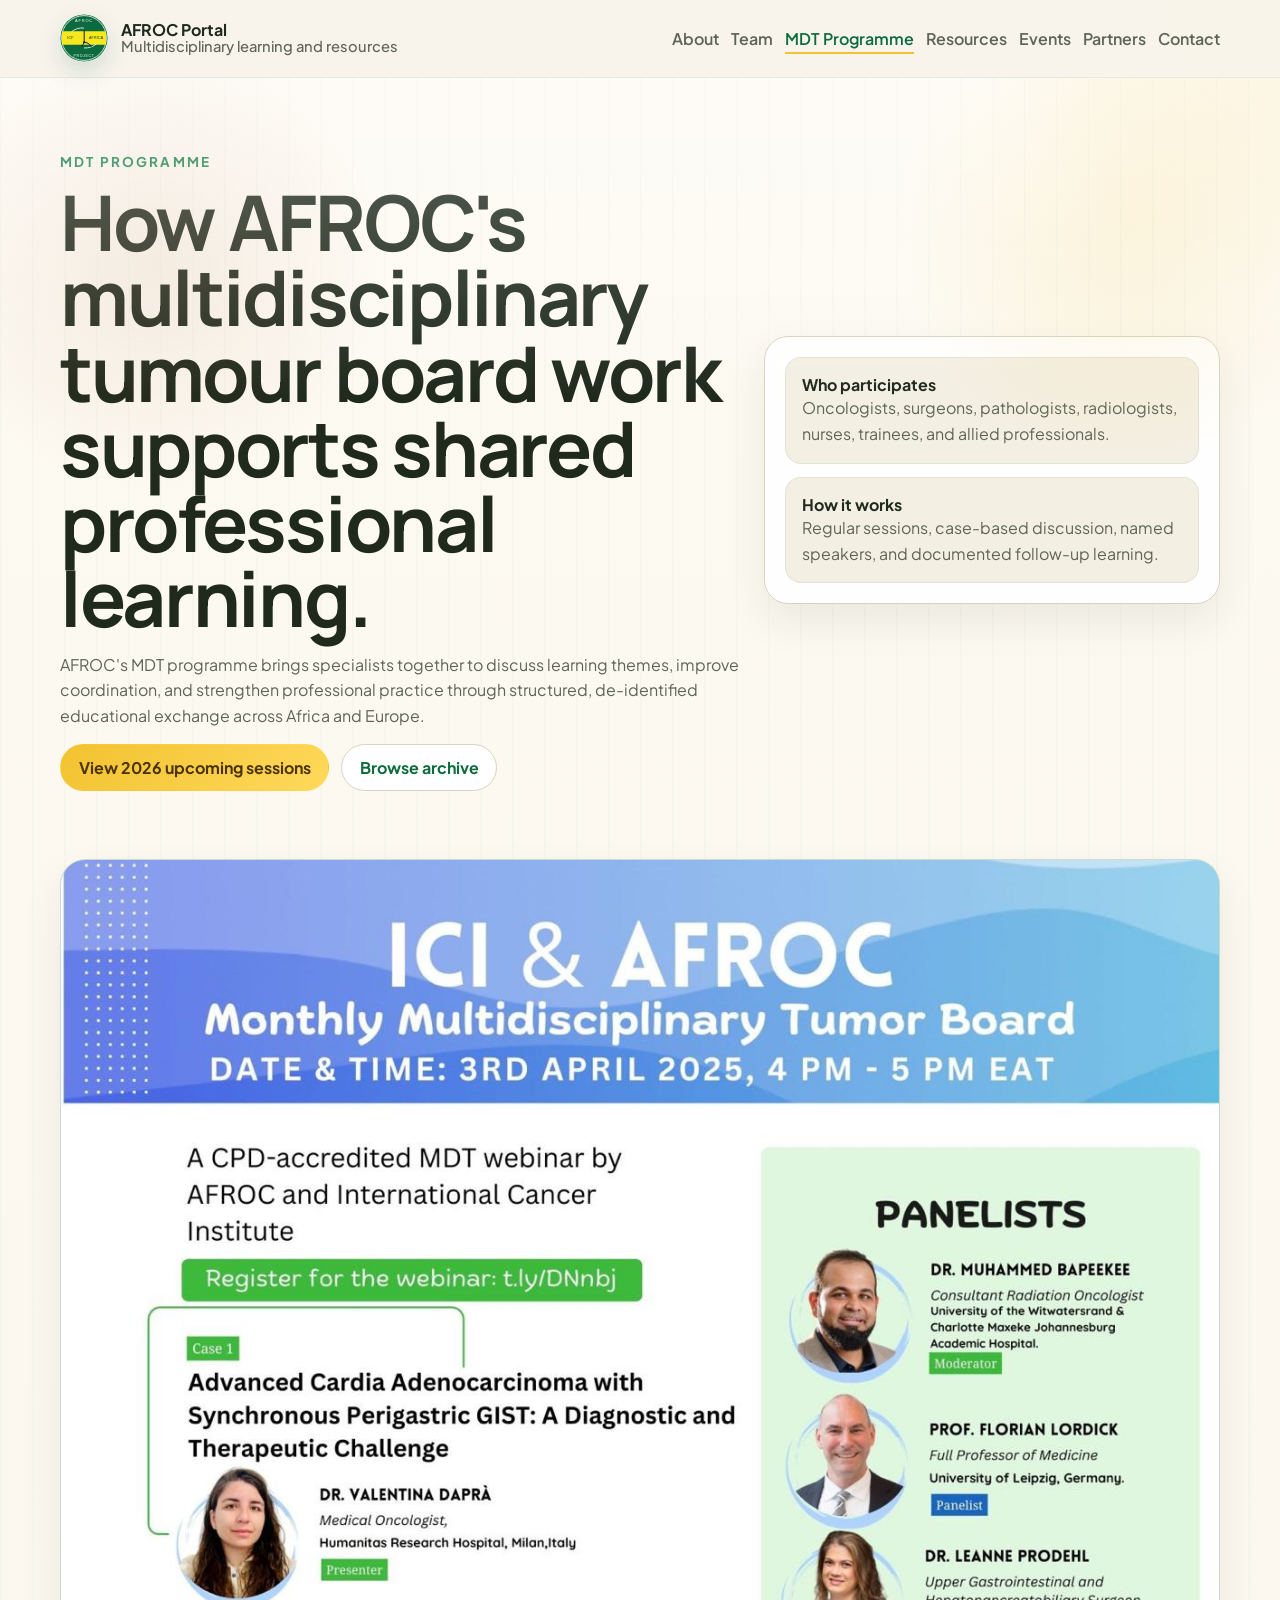
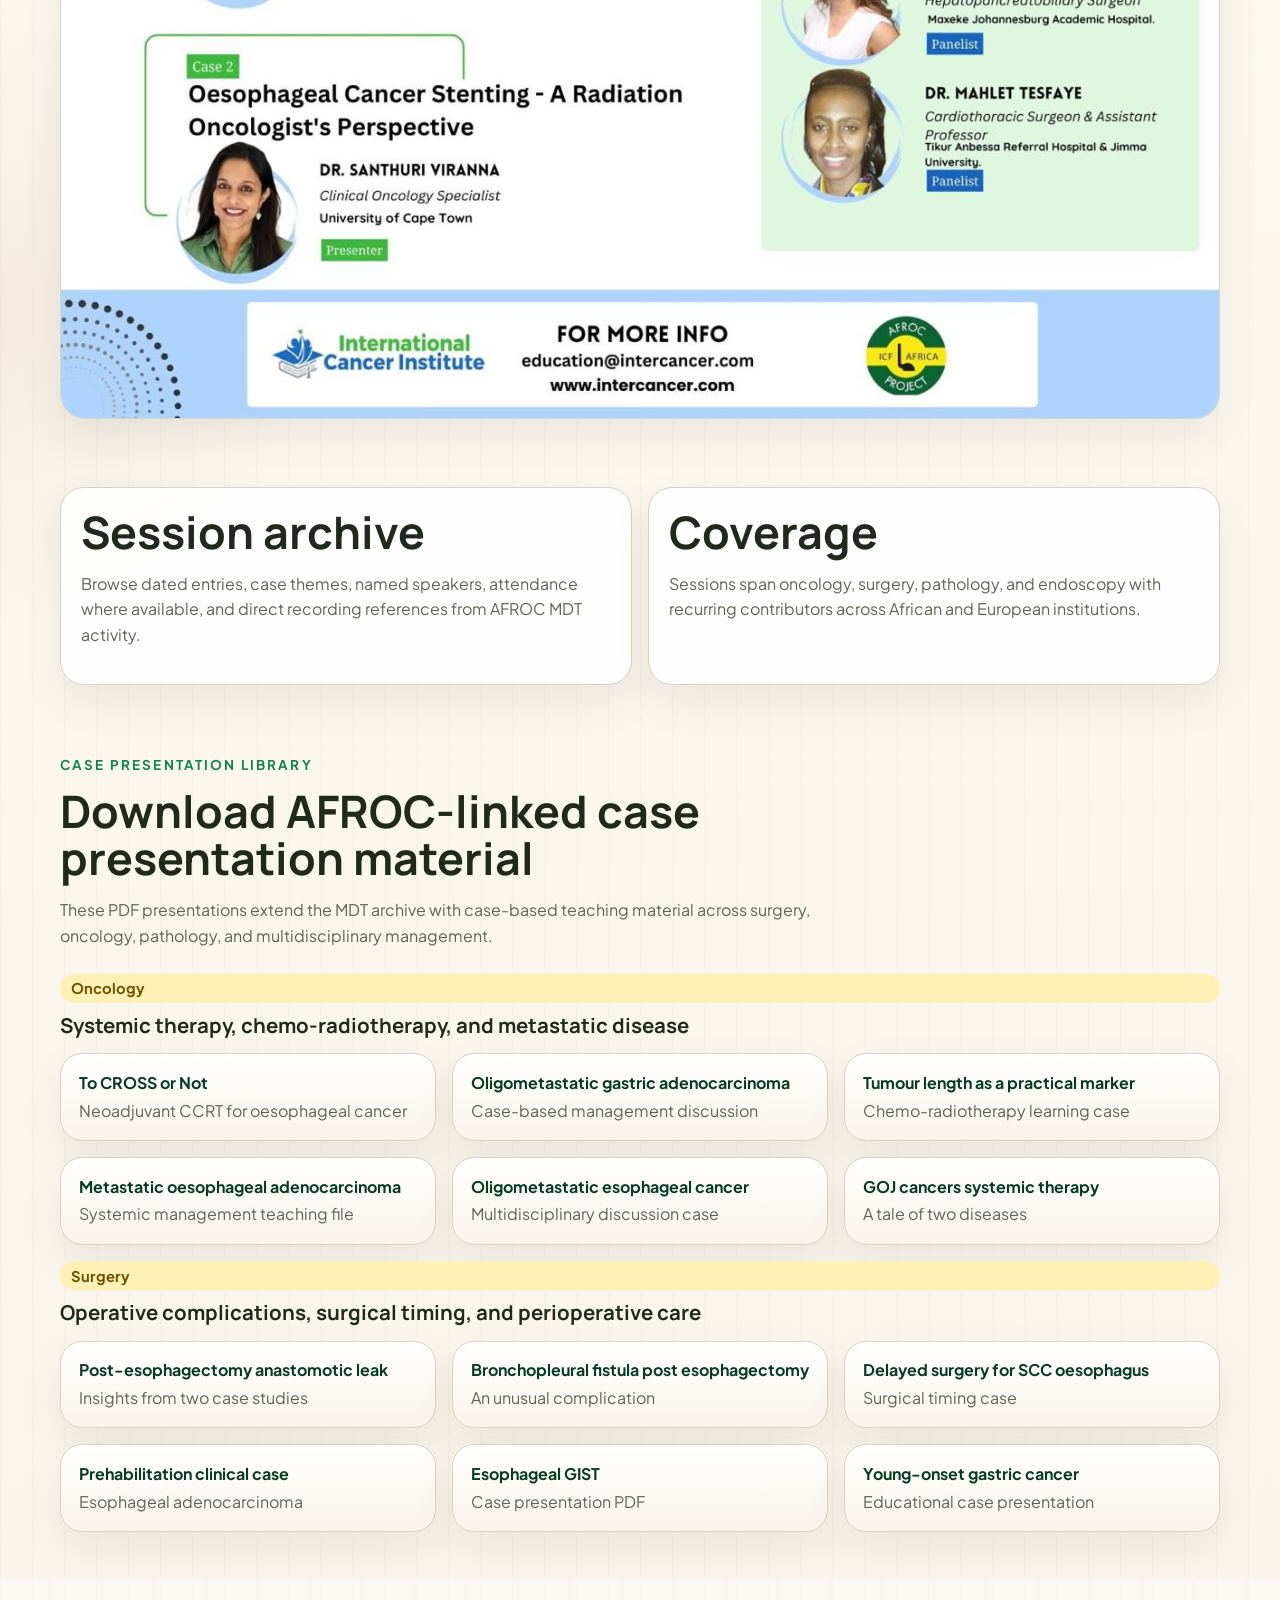
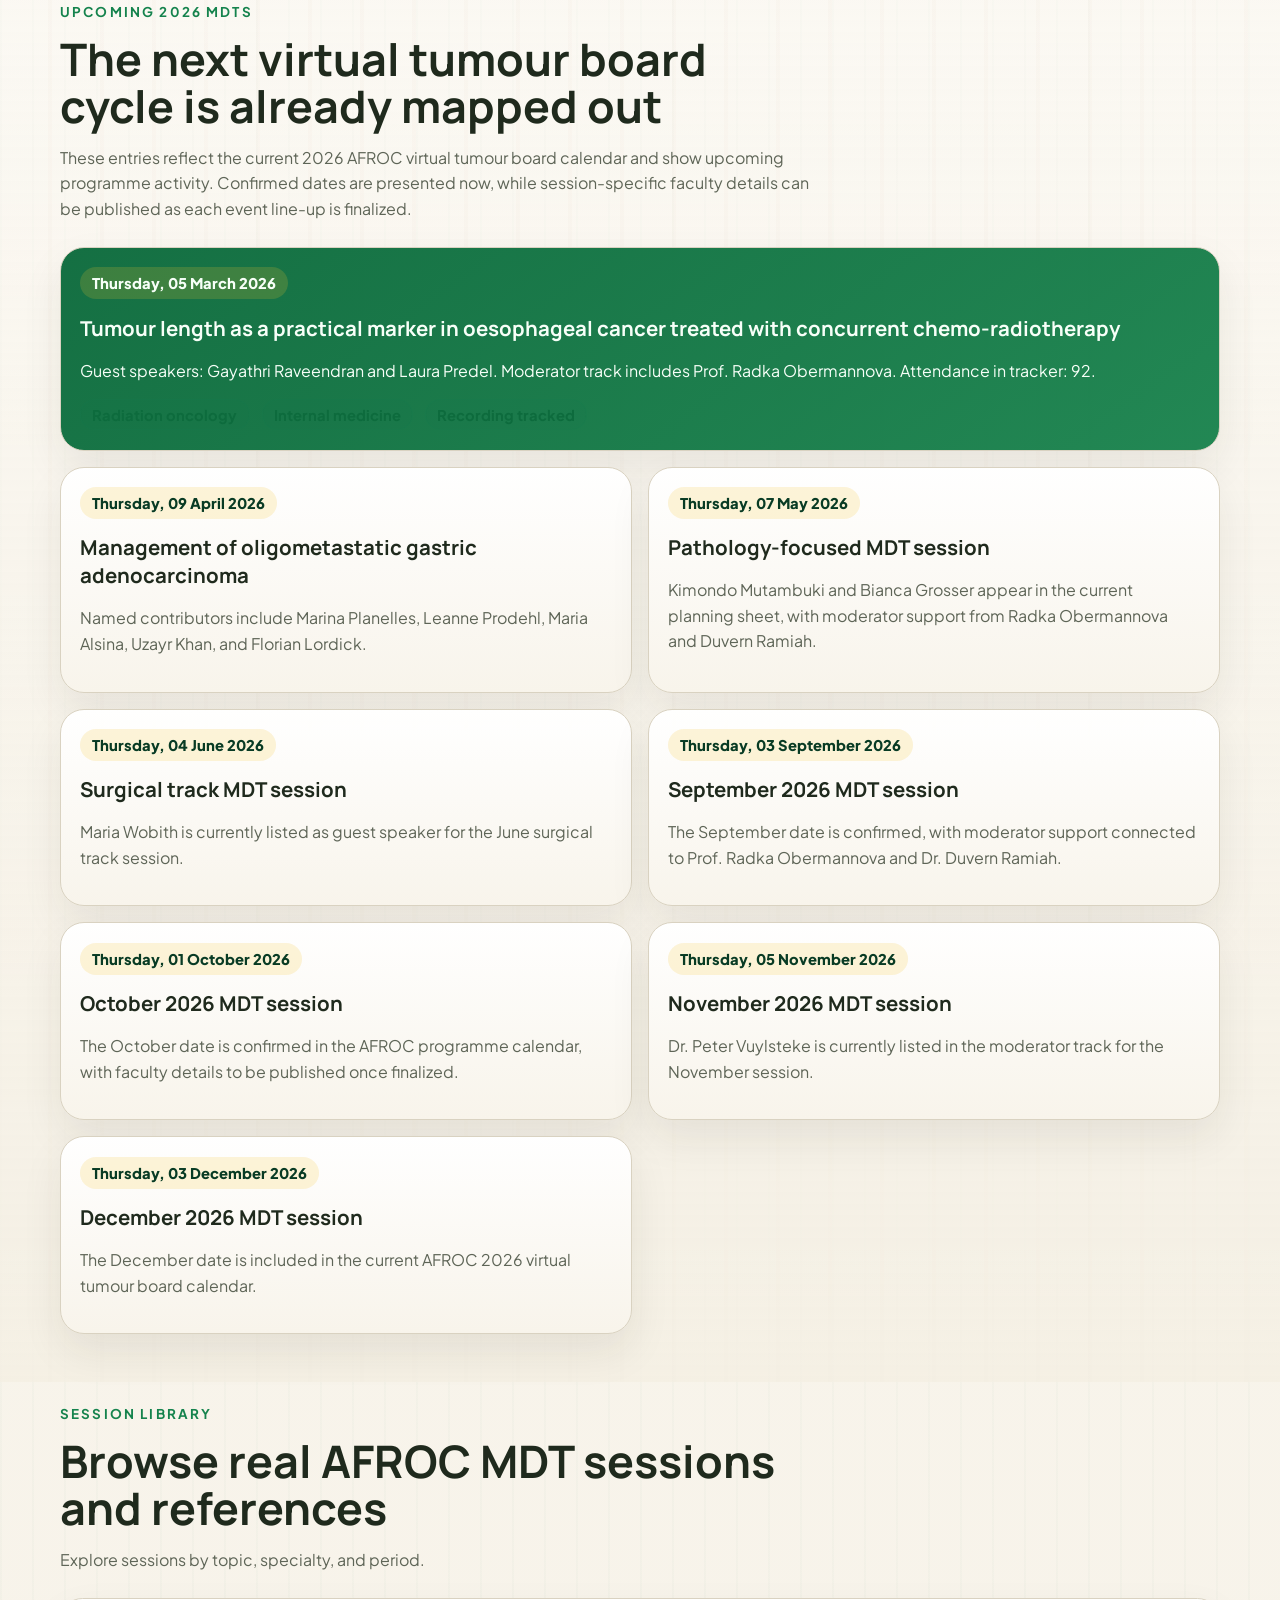
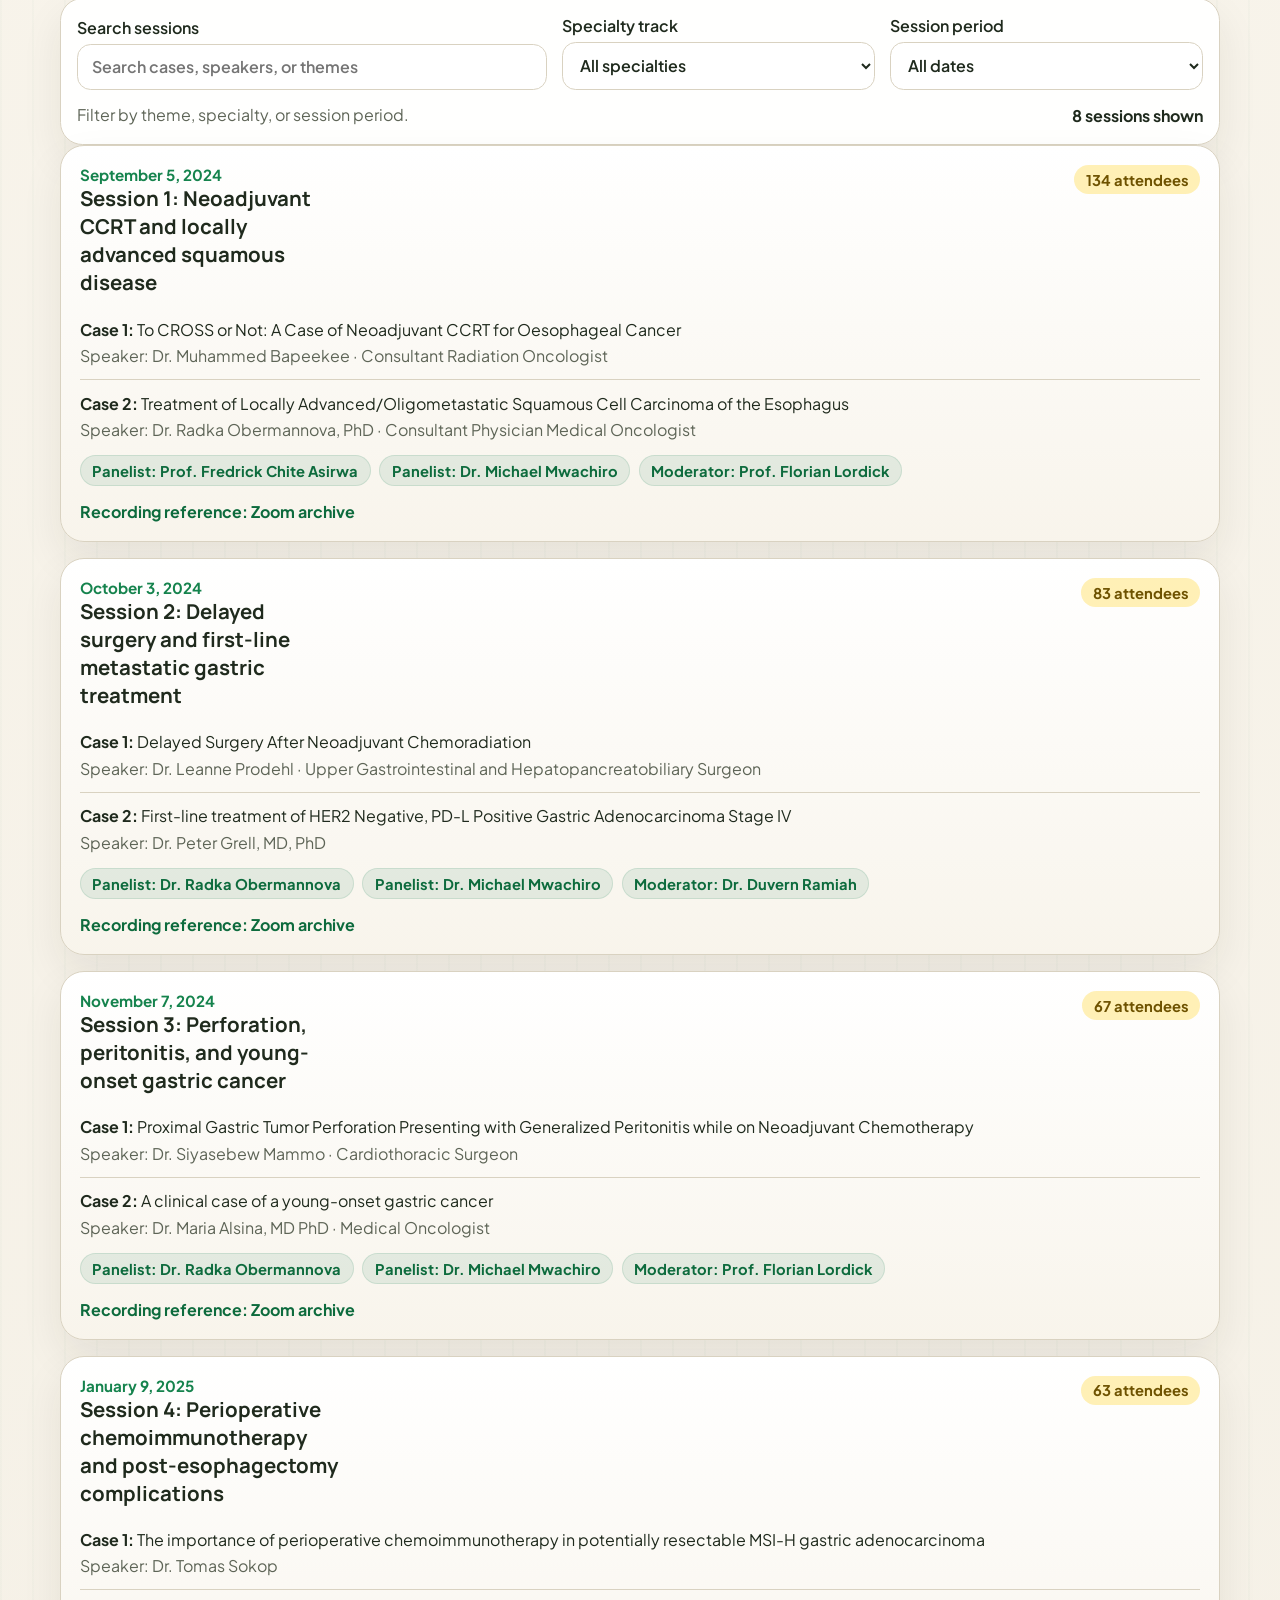
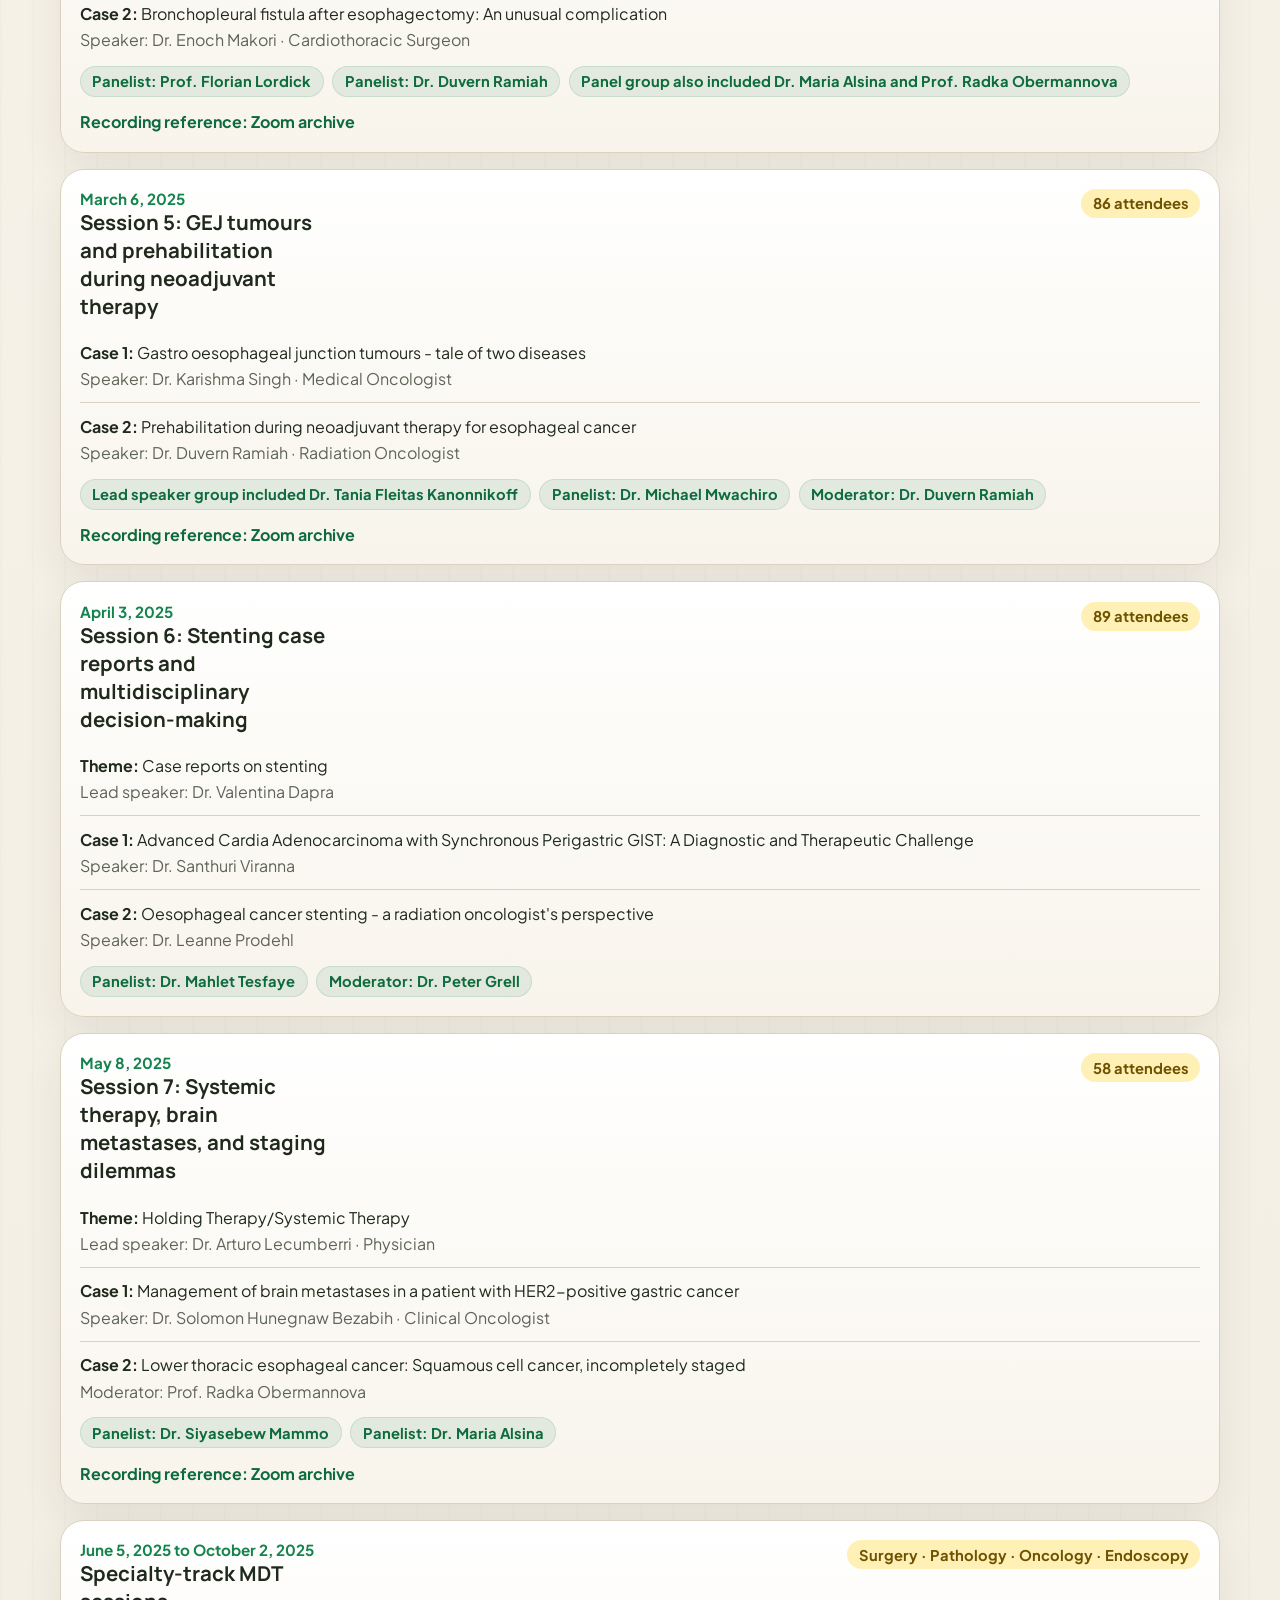
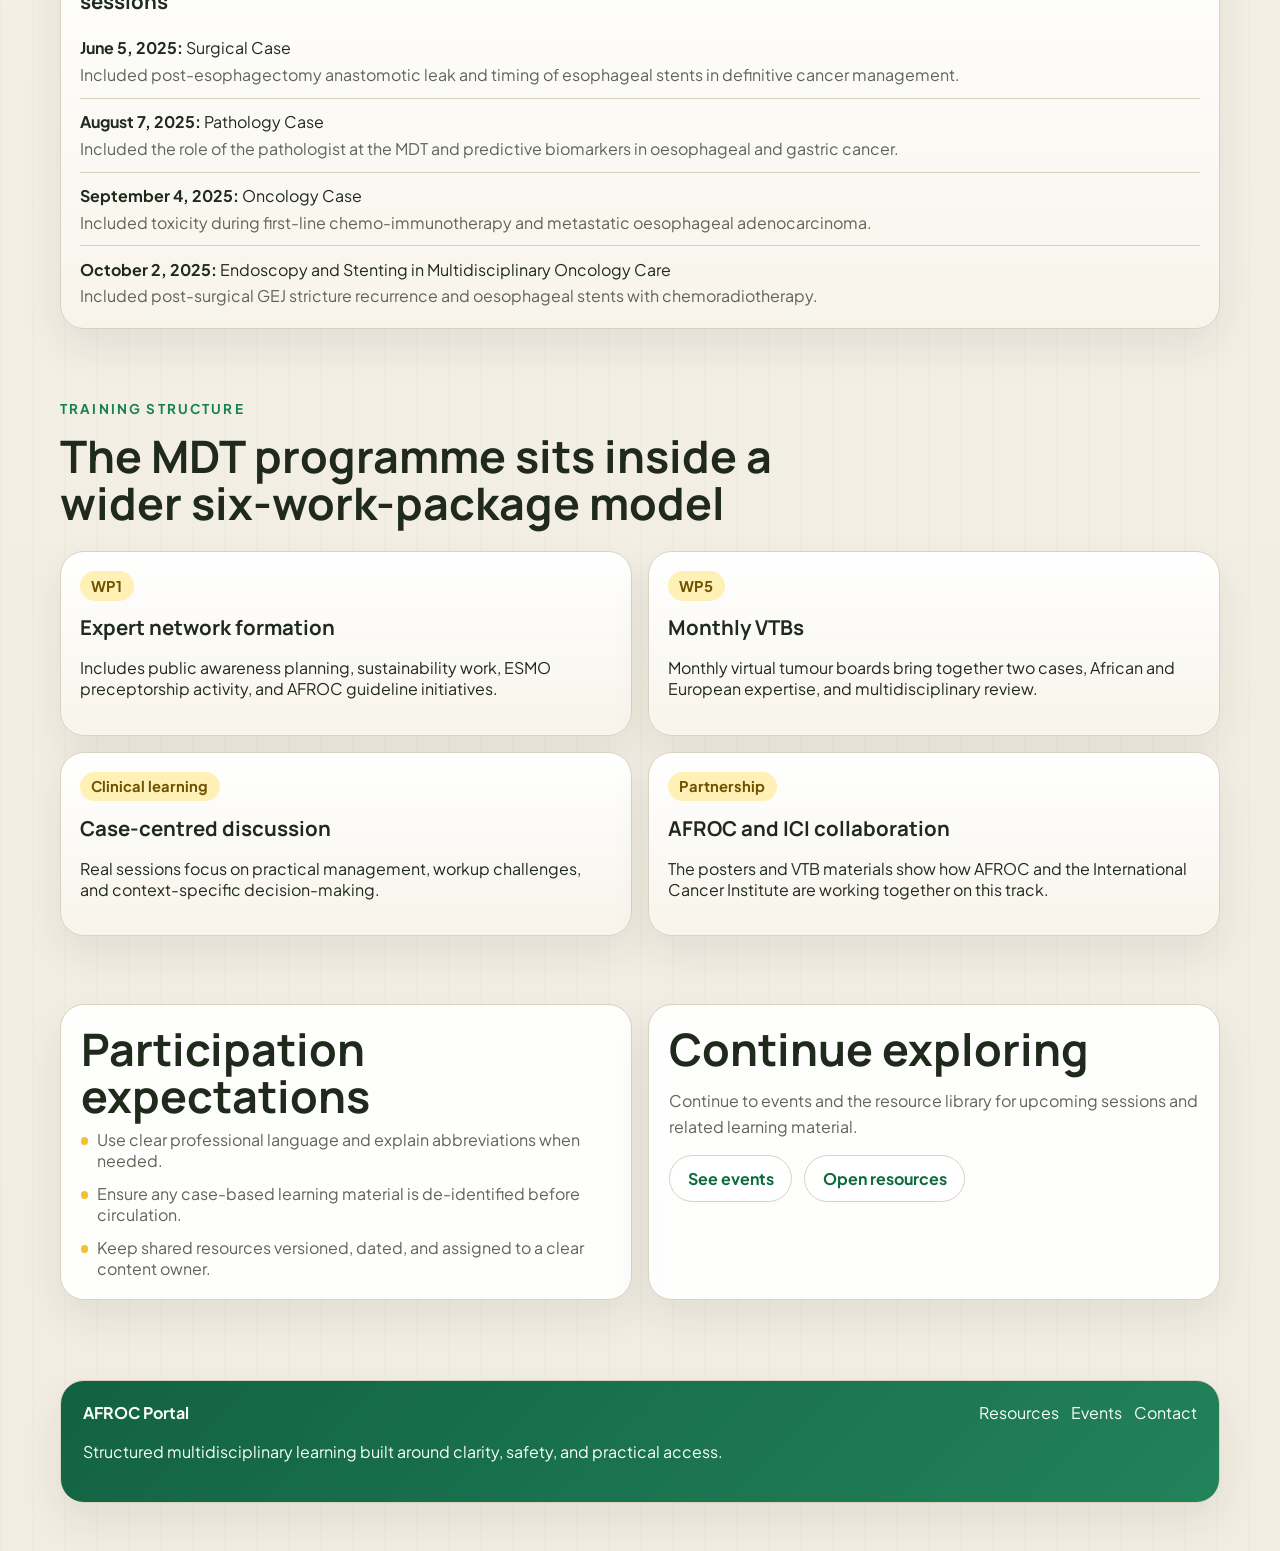
==== commit 53567580: "Add AFROC case library and archive assets" ====
--- a/mdt-programme.html
+++ b/mdt-programme.html
@@ -87,6 +87,48 @@
         </div>
       </section>
 
+      <section id="case-library" class="section">
+        <div class="container">
+          <div class="section-heading">
+            <p class="eyebrow">Case Presentation Library</p>
+            <h2>Download AFROC-linked case presentation material</h2>
+            <p class="section-copy">
+              These PDF presentations extend the MDT archive with case-based teaching material across surgery, oncology, pathology, and multidisciplinary management.
+            </p>
+          </div>
+          <div class="resource-category-stack">
+            <section class="resource-category">
+              <div class="resource-category-header">
+                <span class="tag">Oncology</span>
+                <h3>Systemic therapy, chemo-radiotherapy, and metastatic disease</h3>
+              </div>
+              <div class="resource-download-grid">
+                <a class="download-card" href="assets/case-presentations/to-cross-or-not-a-case-study-of-neoadjuvant-ccrt-for-oesophageal-cancer.pdf" target="_blank" rel="noopener noreferrer"><strong>To CROSS or Not</strong><span>Neoadjuvant CCRT for oesophageal cancer</span></a>
+                <a class="download-card" href="assets/case-presentations/management-of-oligometastatic-gastric-adenocarcinoma.pdf" target="_blank" rel="noopener noreferrer"><strong>Oligometastatic gastric adenocarcinoma</strong><span>Case-based management discussion</span></a>
+                <a class="download-card" href="assets/case-presentations/tumour-length-as-a-practical-marker.pdf" target="_blank" rel="noopener noreferrer"><strong>Tumour length as a practical marker</strong><span>Chemo-radiotherapy learning case</span></a>
+                <a class="download-card" href="assets/case-presentations/metastatic-oesophageal-adenocarcinoma.pdf" target="_blank" rel="noopener noreferrer"><strong>Metastatic oesophageal adenocarcinoma</strong><span>Systemic management teaching file</span></a>
+                <a class="download-card" href="assets/case-presentations/oligometastatic-esophageal-cancer.pdf" target="_blank" rel="noopener noreferrer"><strong>Oligometastatic esophageal cancer</strong><span>Multidisciplinary discussion case</span></a>
+                <a class="download-card" href="assets/case-presentations/goj-cancers-systemic-therapy-a-tale-of-2-diseases-what-next.pdf" target="_blank" rel="noopener noreferrer"><strong>GOJ cancers systemic therapy</strong><span>A tale of two diseases</span></a>
+              </div>
+            </section>
+            <section class="resource-category">
+              <div class="resource-category-header">
+                <span class="tag">Surgery</span>
+                <h3>Operative complications, surgical timing, and perioperative care</h3>
+              </div>
+              <div class="resource-download-grid">
+                <a class="download-card" href="assets/case-presentations/clinical-management-of-post-esophagectomy-anastomotic-leak-insights-from-two-case-studies.pdf" target="_blank" rel="noopener noreferrer"><strong>Post-esophagectomy anastomotic leak</strong><span>Insights from two case studies</span></a>
+                <a class="download-card" href="assets/case-presentations/bronchopleural-fistula-post-esophagectomy-an-unusual-complication.pdf" target="_blank" rel="noopener noreferrer"><strong>Bronchopleural fistula post esophagectomy</strong><span>An unusual complication</span></a>
+                <a class="download-card" href="assets/case-presentations/delayed-surgery-for-scc-oesophagus.pdf" target="_blank" rel="noopener noreferrer"><strong>Delayed surgery for SCC oesophagus</strong><span>Surgical timing case</span></a>
+                <a class="download-card" href="assets/case-presentations/esophageal-adenocarcinoma-prehabilitation-a-clinical-case.pdf" target="_blank" rel="noopener noreferrer"><strong>Prehabilitation clinical case</strong><span>Esophageal adenocarcinoma</span></a>
+                <a class="download-card" href="assets/case-presentations/case-presentation-esophageal-gist.pdf" target="_blank" rel="noopener noreferrer"><strong>Esophageal GIST</strong><span>Case presentation PDF</span></a>
+                <a class="download-card" href="assets/case-presentations/young-onset-gastric-cancer.pdf" target="_blank" rel="noopener noreferrer"><strong>Young-onset gastric cancer</strong><span>Educational case presentation</span></a>
+              </div>
+            </section>
+          </div>
+        </div>
+      </section>
+
       <section id="upcoming-2026" class="section section-alt">
         <div class="container">
           <div class="section-heading">
--- a/styles.css
+++ b/styles.css
@@ -671,6 +671,60 @@
   font-weight: 700;
 }
 
+.resource-layout {
+  display: grid;
+  grid-template-columns: minmax(0, 1.15fr) minmax(320px, 0.85fr);
+  gap: 1rem;
+}
+
+.resource-action-card {
+  display: grid;
+  gap: 1rem;
+  align-content: start;
+}
+
+.resource-group-stack,
+.resource-category-stack {
+  display: grid;
+  gap: 1rem;
+}
+
+.resource-group,
+.resource-category {
+  display: grid;
+  gap: 0.9rem;
+}
+
+.resource-group-heading,
+.resource-category-header {
+  display: grid;
+  gap: 0.5rem;
+}
+
+.resource-group-heading strong,
+.resource-category-header h3 {
+  margin: 0;
+}
+
+.resource-meta-list {
+  display: flex;
+  flex-wrap: wrap;
+  gap: 0.65rem;
+}
+
+.resource-meta-list span {
+  display: inline-flex;
+  align-items: center;
+  min-height: 2rem;
+  padding: 0.32rem 0.72rem;
+  border-radius: 999px;
+  background: rgba(19, 122, 80, 0.08);
+  border: 1px solid rgba(19, 122, 80, 0.12);
+  color: var(--brand);
+  font-size: 0.92rem;
+  font-weight: 700;
+}
+
 .institution-logo-grid {
   display: grid;
   grid-template-columns: repeat(4, minmax(0, 1fr));
@@ -1327,6 +1381,41 @@
   gap: 1rem;
 }
 
+.resource-download-grid {
+  display: grid;
+  grid-template-columns: repeat(3, minmax(0, 1fr));
+  gap: 1rem;
+}
+
+.download-card {
+  display: grid;
+  gap: 0.35rem;
+  padding: 1.1rem;
+  border-radius: 1.4rem;
+  border: 1px solid var(--border);
+  box-shadow: var(--shadow);
+  background: linear-gradient(180deg, rgba(255, 255, 255, 0.98), rgba(248, 244, 235, 0.98));
+  color: var(--text);
+  text-decoration: none;
+  transition: transform 160ms ease, box-shadow 160ms ease, border-color 160ms ease;
+}
+
+.download-card:hover,
+.download-card:focus-visible {
+  transform: translateY(-2px);
+  box-shadow: 0 20px 44px rgba(32, 36, 30, 0.12);
+  border-color: rgba(19, 122, 80, 0.22);
+}
+
+.download-card strong {
+  color: var(--brand-deep);
+}
+
+.download-card span {
+  color: var(--muted);
+  line-height: 1.5;
+}
+
 .session-card {
   padding: 1.2rem;
   border-radius: 1.5rem;
@@ -1657,11 +1746,13 @@
   .info-grid,
   .impact-grid,
   .impact-numbers,
+  .resource-layout,
   .work-package-grid,
   .gallery-layout,
   .team-grid,
   .team-grid-leadership,
   .photo-grid,
+  .resource-download-grid,
   .schedule-grid,
   .filter-grid,
   .network-panel,
